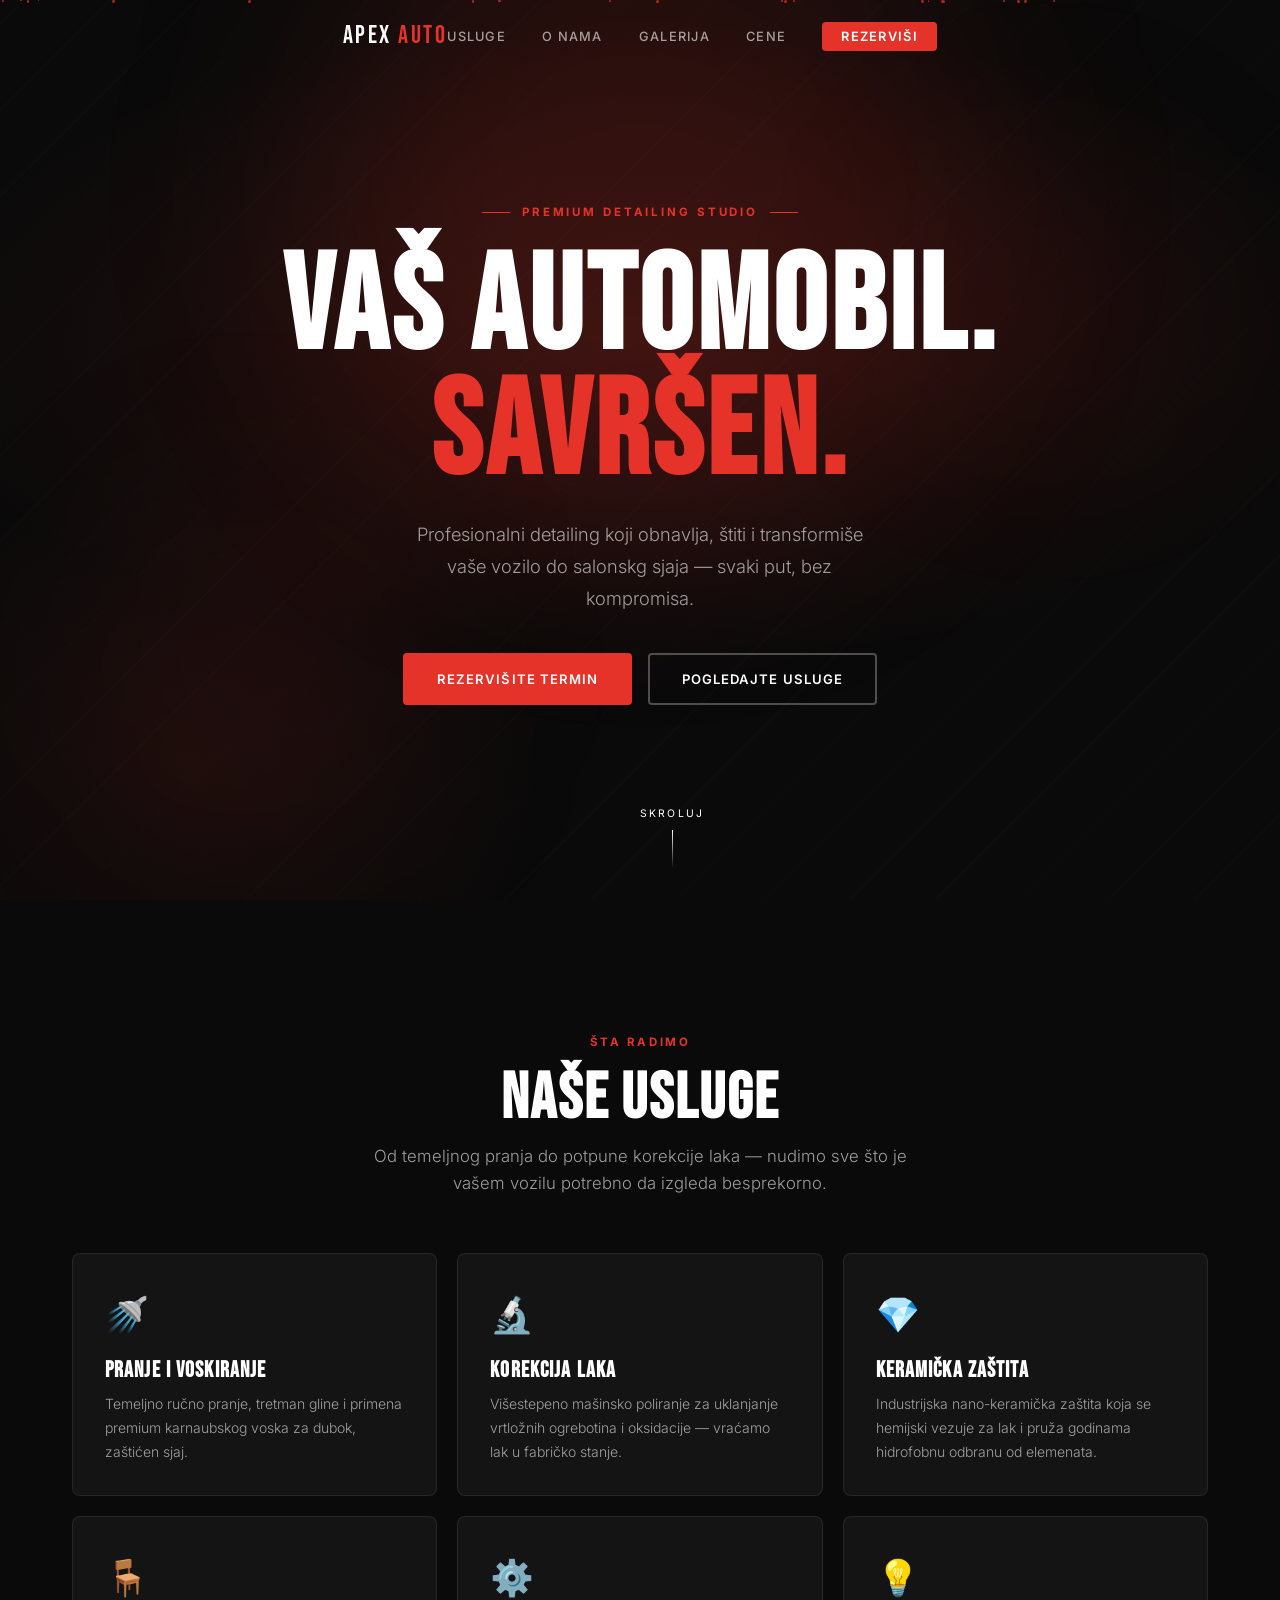
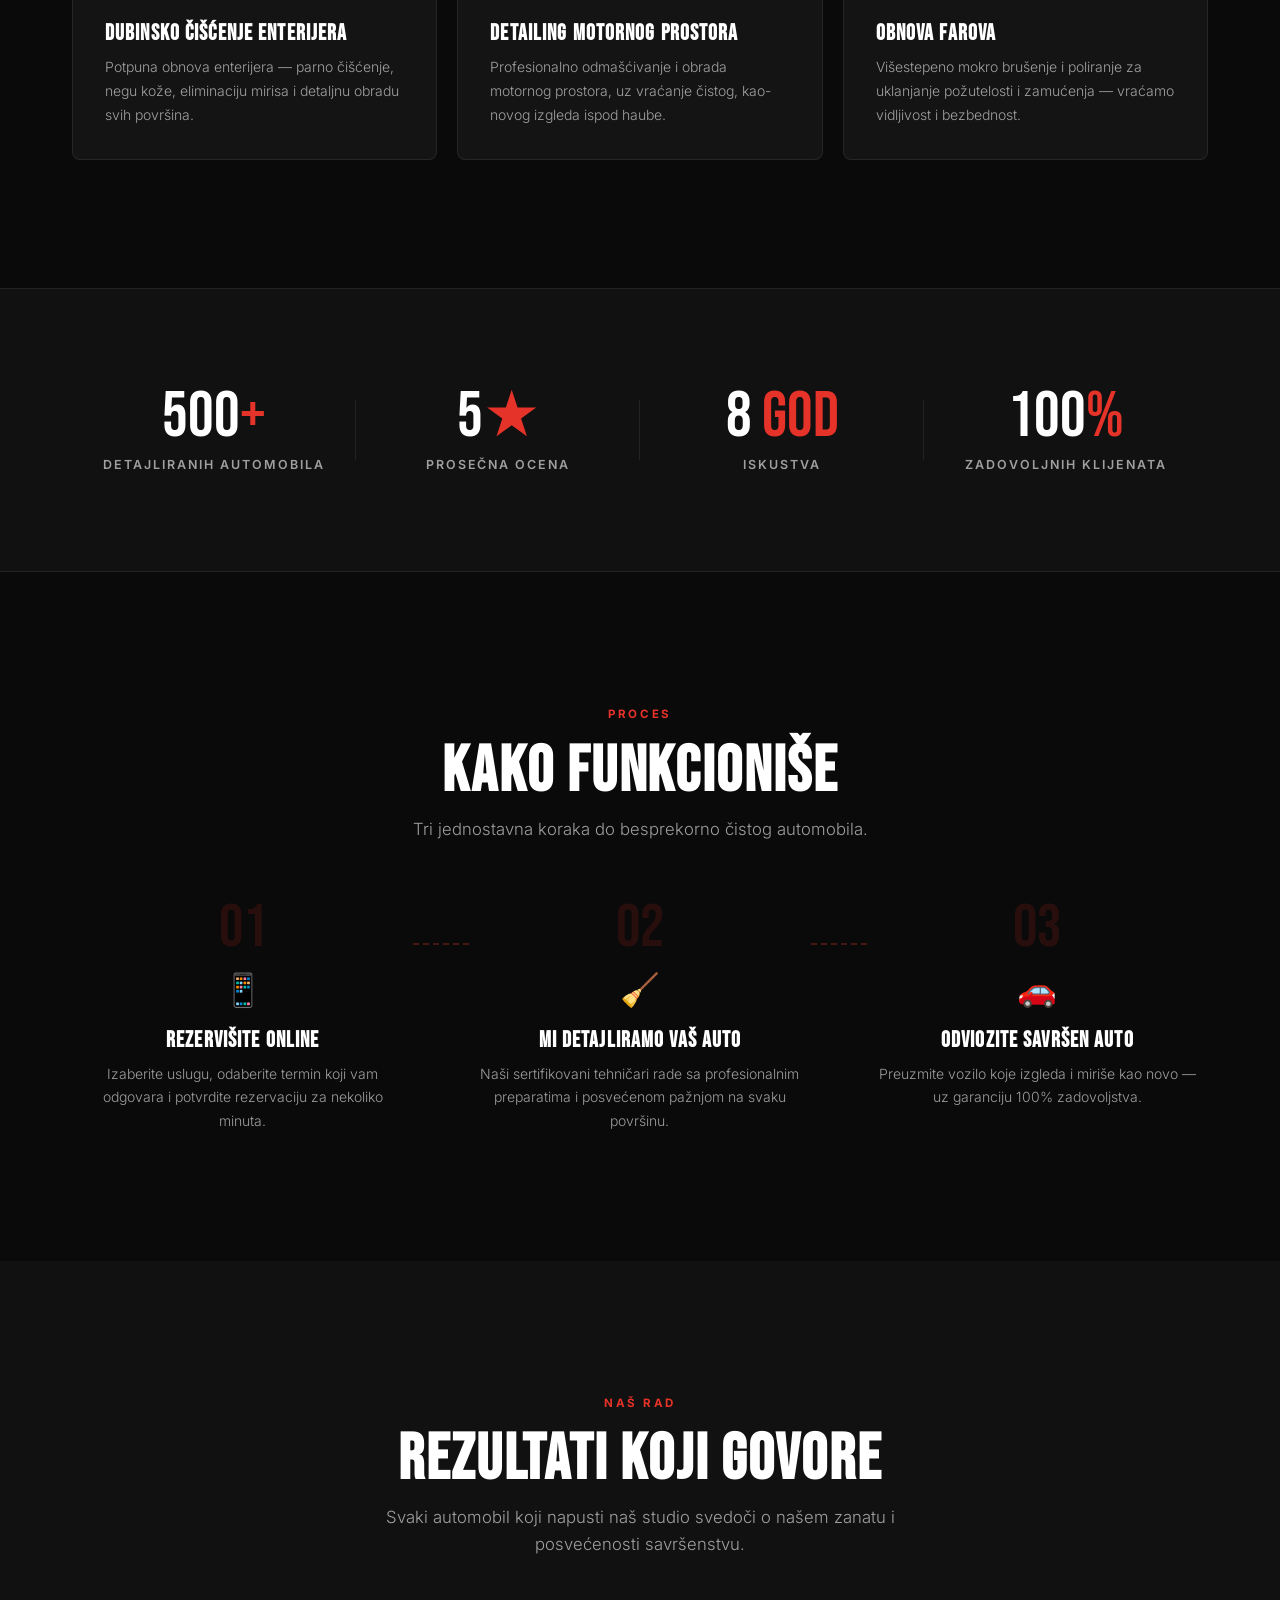
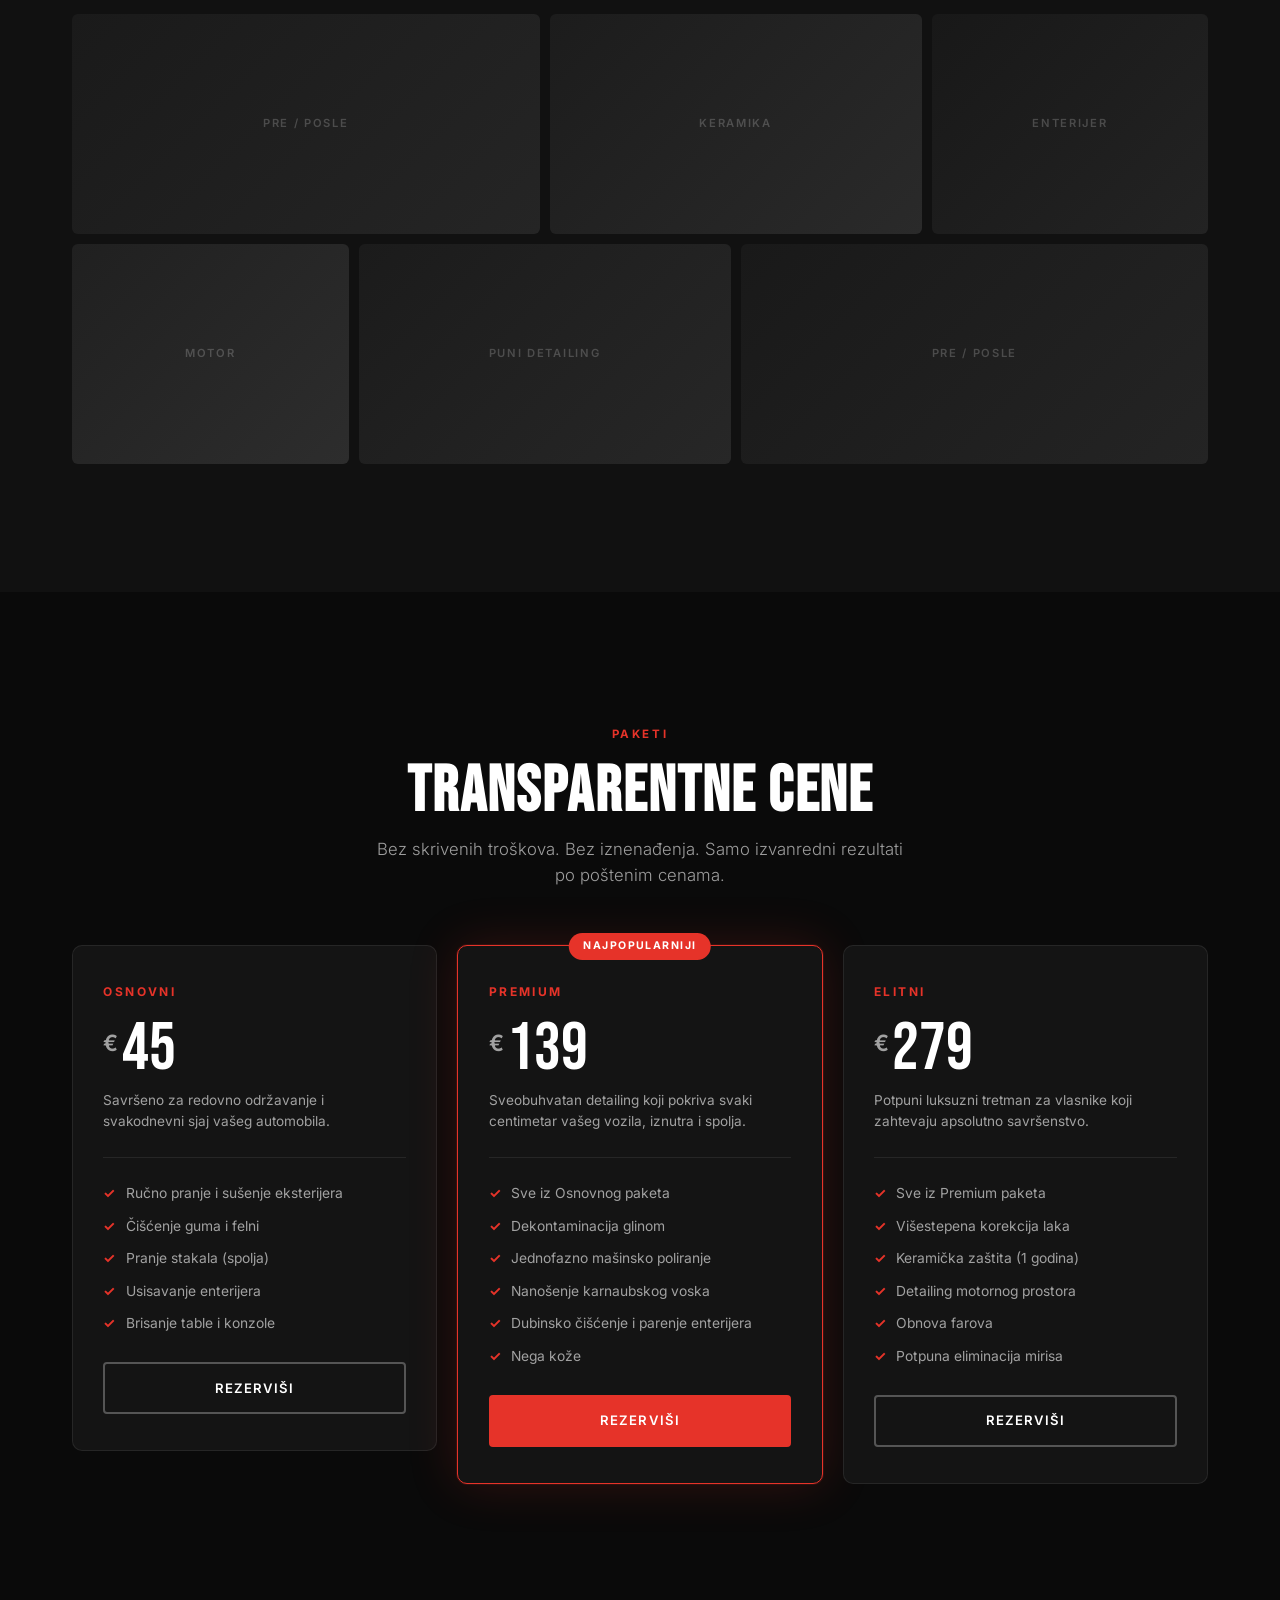
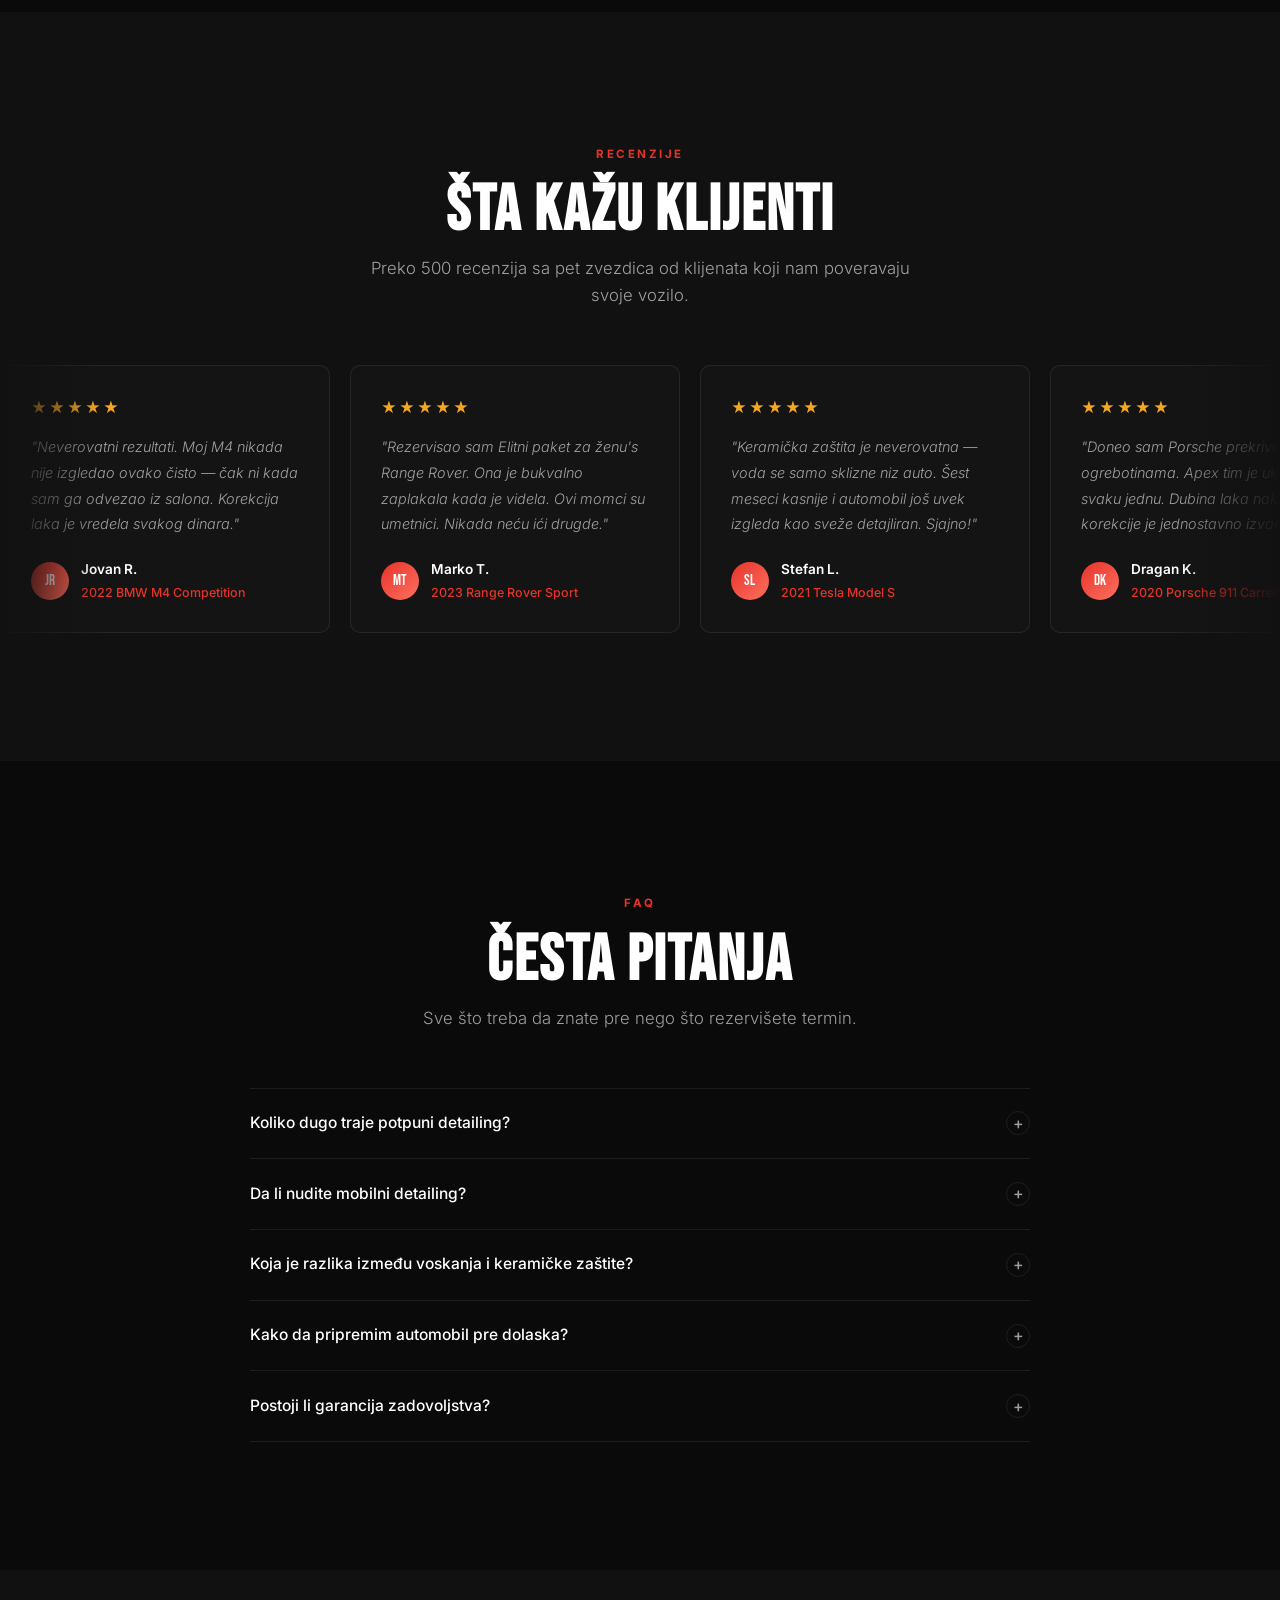
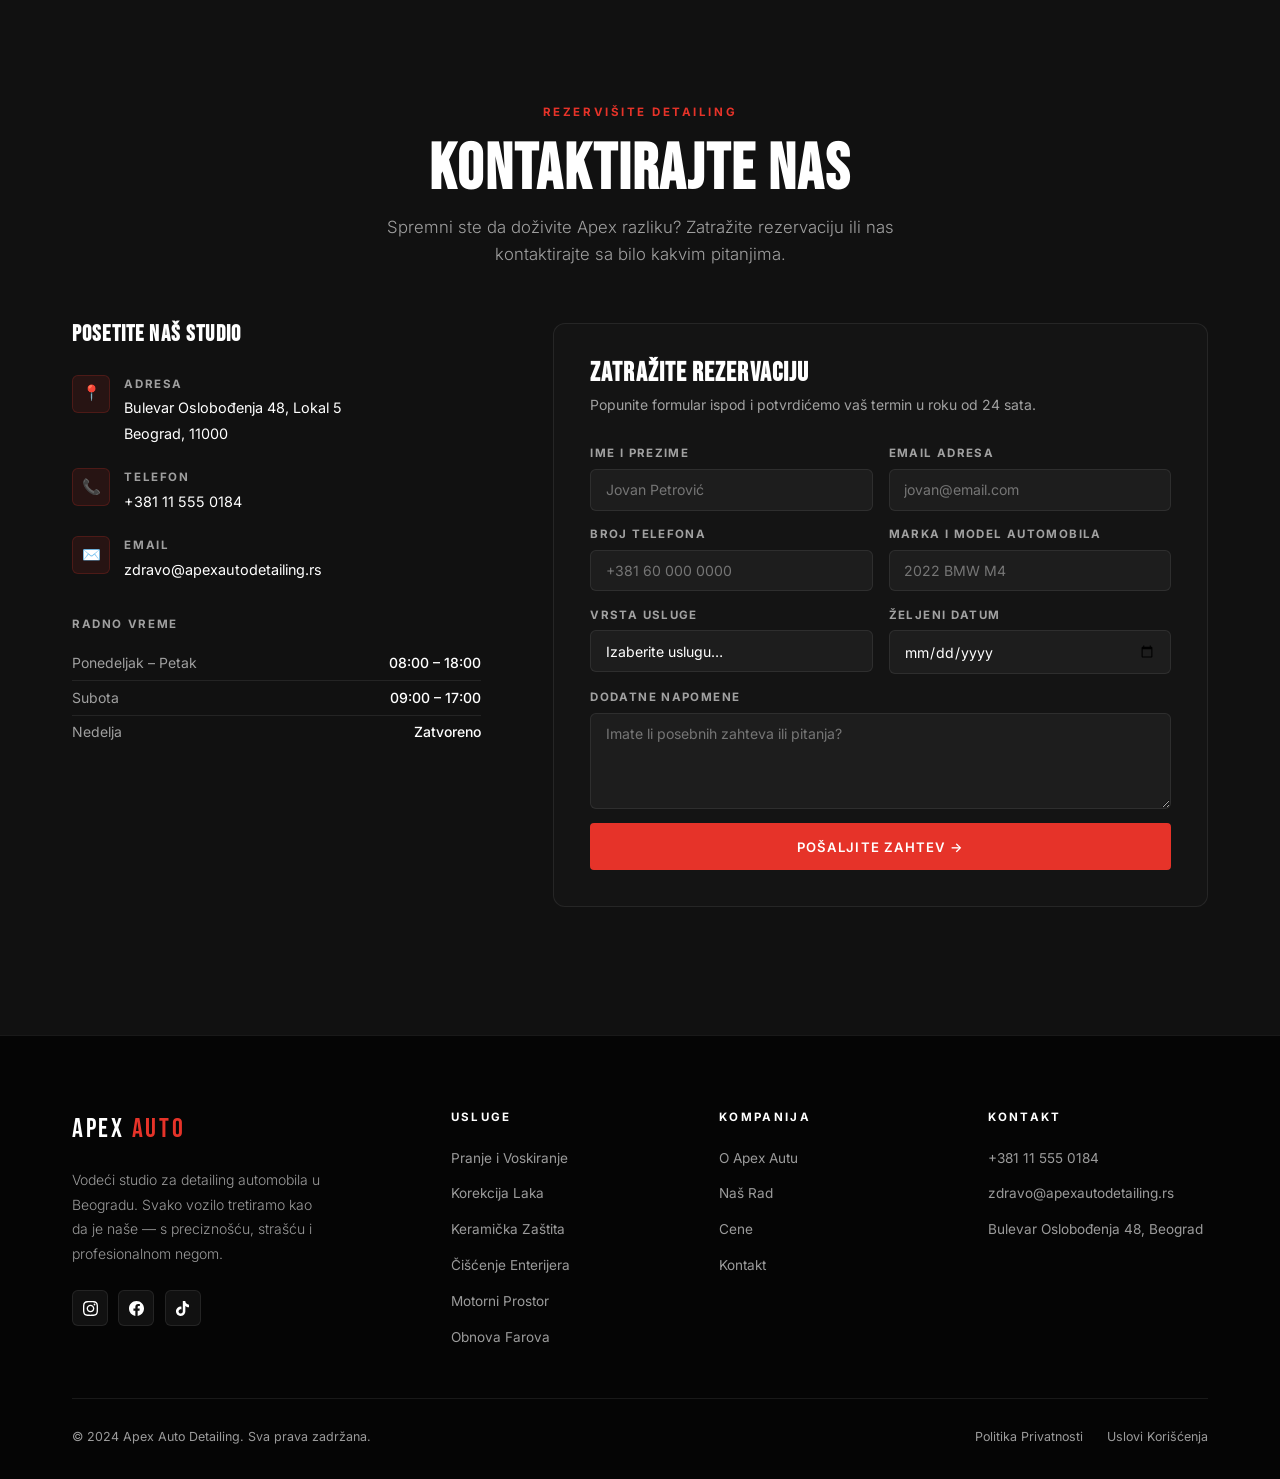
==== serbian/index.html @ 91ee01e5 "Add Serbian single-page site at /serbian/ Restores the Serbian-language Apex Auto Detailing site (se" ====
<!DOCTYPE html>
<html lang="sr">
<head>
  <meta charset="UTF-8">
  <meta name="viewport" content="width=device-width, initial-scale=1.0">
  <title>Apex Auto Detailing — Vaš Automobil. Savršen.</title>
  <link href="https://fonts.googleapis.com/css2?family=Bebas+Neue&family=Inter:wght@300;400;500;600;700&display=swap" rel="stylesheet">
  <style>
    /* ==============================
       VARIABLES & RESET
    ============================== */
    :root {
      --black:       #0a0a0a;
      --black-light: #111111;
      --black-card:  #141414;
      --red:         #e63329;
      --red-dark:    #c42820;
      --white:       #ffffff;
      --muted:       rgba(255,255,255,0.6);
      --border:      rgba(255,255,255,0.08);
      --nav-h:       72px;
      --max-w:       1200px;
    }
    *, *::before, *::after { margin:0; padding:0; box-sizing:border-box; }
    html { scroll-behavior:smooth; }
    body {
      background:var(--black);
      color:var(--white);
      font-family:'Inter',sans-serif;
      line-height:1.6;
      overflow-x:hidden;
    }
    h1,h2,h3,h4 {
      font-family:'Bebas Neue',sans-serif;
      letter-spacing:.03em;
      line-height:1;
    }
    a { color:inherit; text-decoration:none; }
    img { display:block; max-width:100%; }

    /* ==============================
       UTILITIES
    ============================== */
    .container { max-width:var(--max-w); margin:0 auto; padding:0 2rem; }

    .label {
      display:inline-block;
      font-size:.72rem; font-weight:700;
      letter-spacing:.22em; text-transform:uppercase;
      color:var(--red); margin-bottom:1rem;
    }
    .section-title { font-size:clamp(2.4rem,5vw,4rem); margin-bottom:.75rem; }
    .section-sub   { font-size:1.05rem; color:var(--muted); max-width:540px; font-weight:300; }

    .btn {
      display:inline-flex; align-items:center; gap:.4rem;
      padding:.85rem 2rem;
      font-family:'Inter',sans-serif; font-size:.82rem;
      font-weight:600; letter-spacing:.08em; text-transform:uppercase;
      border-radius:4px; border:2px solid transparent;
      cursor:pointer; transition:all .22s ease;
    }
    .btn-red  { background:var(--red); color:#fff; border-color:var(--red); }
    .btn-red:hover  { background:var(--red-dark); border-color:var(--red-dark); transform:translateY(-2px); box-shadow:0 8px 28px rgba(230,51,41,.4); }
    .btn-ghost { background:transparent; color:#fff; border-color:rgba(255,255,255,.28); }
    .btn-ghost:hover { border-color:#fff; transform:translateY(-2px); }
    .btn-full  { width:100%; justify-content:center; }

    /* scroll reveal */
    .reveal { opacity:0; transform:translateY(36px); transition:opacity .65s ease, transform .65s ease; }
    .reveal.in { opacity:1; transform:none; }
    .stagger > * { opacity:0; transform:translateY(28px); transition:opacity .55s ease, transform .55s ease; }
    .stagger.in > *:nth-child(1){opacity:1;transform:none;transition-delay:.08s}
    .stagger.in > *:nth-child(2){opacity:1;transform:none;transition-delay:.18s}
    .stagger.in > *:nth-child(3){opacity:1;transform:none;transition-delay:.28s}
    .stagger.in > *:nth-child(4){opacity:1;transform:none;transition-delay:.38s}
    .stagger.in > *:nth-child(5){opacity:1;transform:none;transition-delay:.48s}
    .stagger.in > *:nth-child(6){opacity:1;transform:none;transition-delay:.58s}

    /* ==============================
       NAV
    ============================== */
    .nav {
      position:fixed; top:0; left:0; right:0; z-index:1000;
      height:var(--nav-h);
      display:flex; align-items:center;
      transition:background .35s, backdrop-filter .35s, border-bottom .35s;
    }
    .nav.scrolled {
      background:rgba(10,10,10,.88);
      backdrop-filter:blur(18px);
      -webkit-backdrop-filter:blur(18px);
      border-bottom:1px solid var(--border);
    }
    .nav-inner { display:flex; align-items:center; justify-content:space-between; width:100%; }

    .logo {
      font-family:'Bebas Neue',sans-serif;
      font-size:1.55rem; letter-spacing:.1em;
    }
    .logo span { color:var(--red); }

    .nav-links { display:flex; align-items:center; gap:2.25rem; list-style:none; }
    .nav-links a {
      font-size:.8rem; font-weight:500;
      letter-spacing:.1em; text-transform:uppercase;
      color:var(--muted); position:relative;
      transition:color .2s;
    }
    .nav-links a::after {
      content:''; position:absolute; bottom:-3px; left:0;
      width:0; height:1px; background:var(--red);
      transition:width .28s;
    }
    .nav-links a:hover { color:#fff; }
    .nav-links a:hover::after { width:100%; }
    .nav-links .cta-link {
      background:var(--red); color:#fff !important;
      padding:.45rem 1.2rem; border-radius:4px; font-weight:600;
      transition:background .2s, transform .2s !important;
    }
    .nav-links .cta-link::after { display:none; }
    .nav-links .cta-link:hover { background:var(--red-dark) !important; transform:translateY(-1px); }

    /* hamburger */
    .burger { display:none; flex-direction:column; gap:5px; cursor:pointer; background:none; border:none; padding:4px; }
    .burger span { display:block; width:24px; height:2px; background:#fff; border-radius:2px; transition:transform .3s, opacity .3s; }
    .burger.open span:nth-child(1){ transform:translateY(7px) rotate(45deg); }
    .burger.open span:nth-child(2){ opacity:0; }
    .burger.open span:nth-child(3){ transform:translateY(-7px) rotate(-45deg); }

    /* mobile drawer */
    .mob-menu {
      display:none; position:fixed; top:var(--nav-h); left:0; right:0; z-index:999;
      background:rgba(10,10,10,.97); backdrop-filter:blur(20px);
      border-bottom:1px solid var(--border);
      flex-direction:column; overflow:hidden;
      max-height:0; transition:max-height .38s ease, padding .38s ease;
    }
    .mob-menu.open { max-height:380px; padding:1.25rem 2rem 1.75rem; }
    .mob-menu a {
      font-family:'Bebas Neue',sans-serif; font-size:1.45rem;
      letter-spacing:.08em; color:var(--muted);
      padding:.55rem 0; border-bottom:1px solid var(--border);
      transition:color .2s;
    }
    .mob-menu a:hover { color:var(--red); }

    /* ==============================
       HERO
    ============================== */
    .hero {
      position:relative; height:100vh; min-height:680px;
      display:flex; align-items:center; justify-content:center;
      text-align:center; overflow:hidden;
    }

    .hero-bg {
      position:absolute; inset:0;
      background:
        radial-gradient(ellipse 90% 55% at 50% 38%, rgba(230,51,41,.13) 0%, transparent 65%),
        radial-gradient(ellipse 50% 60% at 15% 85%, rgba(230,51,41,.06) 0%, transparent 55%),
        var(--black);
    }
    .hero-bg::before {
      content:''; position:absolute; inset:0;
      background:repeating-linear-gradient(
        -45deg, transparent, transparent 60px,
        rgba(255,255,255,.011) 60px, rgba(255,255,255,.011) 61px
      );
    }

    .orb {
      position:absolute; border-radius:50%;
      filter:blur(110px); pointer-events:none;
    }
    .orb-1 { width:640px; height:640px; background:rgba(230,51,41,.14);
              top:-120px; left:50%; transform:translateX(-50%);
              animation:orb1 7s ease-in-out infinite; }
    .orb-2 { width:320px; height:320px; background:rgba(230,51,41,.08);
              bottom:8%; left:8%; animation:orb2 9s ease-in-out infinite; }
    .orb-3 { width:260px; height:260px; background:rgba(230,51,41,.06);
              top:18%; right:8%; animation:orb3 8s ease-in-out infinite 1.5s; }

    @keyframes orb1 {
      0%,100%{ opacity:.6; transform:translateX(-50%) scale(1); }
      50%    { opacity:1;   transform:translateX(-50%) scale(1.12); }
    }
    @keyframes orb2 {
      0%,100%{ opacity:.5; transform:scale(1); }
      50%    { opacity:.9; transform:scale(1.18); }
    }
    @keyframes orb3 {
      0%,100%{ opacity:.5; transform:scale(1); }
      50%    { opacity:.9; transform:scale(1.12); }
    }

    .particles { position:absolute; inset:0; pointer-events:none; }
    .p-dot {
      position:absolute; border-radius:50%;
      background:rgba(230,51,41,.7);
      animation:pdot linear infinite;
    }
    @keyframes pdot {
      0%  { transform:translateY(105vh) translateX(0); opacity:0; }
      8%  { opacity:1; }
      92% { opacity:1; }
      100%{ transform:translateY(-8vh) translateX(var(--dx)); opacity:0; }
    }

    .hero-content { position:relative; z-index:1; max-width:920px; padding:0 2rem; }

    .hero-eyebrow {
      display:inline-flex; align-items:center; gap:.75rem;
      font-size:.72rem; font-weight:700; letter-spacing:.25em;
      text-transform:uppercase; color:var(--red); margin-bottom:1.5rem;
      animation:fadeUp .8s ease forwards;
    }
    .hero-eyebrow::before,.hero-eyebrow::after {
      content:''; width:28px; height:1px; background:var(--red);
    }

    .hero-h1 {
      font-size:clamp(3.8rem,10.5vw,9.5rem); line-height:.93;
      margin-bottom:1.4rem;
      animation:fadeUp .8s ease .14s both;
    }
    .hero-h1 em { font-style:normal; color:var(--red); }

    .hero-sub {
      font-size:clamp(.95rem,1.8vw,1.15rem); color:var(--muted);
      font-weight:300; max-width:480px; margin:0 auto 2.4rem;
      line-height:1.75;
      animation:fadeUp .8s ease .28s both;
    }

    .hero-ctas {
      display:flex; align-items:center; justify-content:center;
      gap:1rem; flex-wrap:wrap;
      animation:fadeUp .8s ease .42s both;
    }

    @keyframes fadeUp {
      from { opacity:0; transform:translateY(18px); }
      to   { opacity:1; transform:none; }
    }

    .scroll-hint {
      position:absolute; bottom:2rem; left:50%; transform:translateX(-50%);
      z-index:1; display:flex; flex-direction:column; align-items:center; gap:.45rem;
      opacity:.45; animation:fadeUp 1s ease 1.1s both;
    }
    .scroll-hint span { font-size:.65rem; letter-spacing:.22em; text-transform:uppercase; }
    .scroll-line { width:1px; height:38px;
      background:linear-gradient(to bottom,#fff,transparent);
      animation:lineAnim 1.6s ease-in-out infinite; }
    @keyframes lineAnim {
      0%  { transform:scaleY(0); transform-origin:top; }
      49% { transform:scaleY(1); transform-origin:top; }
      50% { transform-origin:bottom; }
      100%{ transform:scaleY(0); transform-origin:bottom; }
    }

    /* ==============================
       SERVICES
    ============================== */
    .services { padding:8rem 0; background:var(--black); }
    .sec-head  { text-align:center; margin-bottom:3.5rem; }

    .svc-grid {
      display:grid; grid-template-columns:repeat(3,1fr); gap:1.25rem;
    }
    .svc-card {
      background:var(--black-card); border:1px solid var(--border);
      border-radius:8px; padding:2rem;
      transition:transform .28s, border-color .28s, box-shadow .28s;
    }
    .svc-card:hover {
      transform:translateY(-6px);
      border-color:var(--red);
      box-shadow:0 14px 44px rgba(230,51,41,.12), 0 0 0 1px rgba(230,51,41,.18);
    }
    .svc-icon  { font-size:2.2rem; display:block; margin-bottom:1.1rem; }
    .svc-title { font-size:1.4rem; letter-spacing:.05em; margin-bottom:.6rem; }
    .svc-desc  { font-size:.875rem; color:var(--muted); line-height:1.7; font-weight:300; }

    /* ==============================
       STATS
    ============================== */
    .stats {
      padding:4.5rem 0; background:var(--black-light);
      border-top:1px solid var(--border); border-bottom:1px solid var(--border);
    }
    .stats-grid {
      display:grid; grid-template-columns:repeat(4,1fr); gap:0; text-align:center;
    }
    .stat-item { padding:1.5rem 1rem; position:relative; }
    .stat-item:not(:last-child)::after {
      content:''; position:absolute; right:0; top:50%; transform:translateY(-50%);
      width:1px; height:60px; background:var(--border);
    }
    .stat-num {
      font-family:'Bebas Neue',sans-serif;
      font-size:clamp(2.8rem,5vw,4.2rem);
      line-height:1; margin-bottom:.4rem;
    }
    .stat-num .suffix { color:var(--red); }
    .stat-lbl { font-size:.78rem; font-weight:600; letter-spacing:.16em; text-transform:uppercase; color:var(--muted); }

    /* ==============================
       PROCESS
    ============================== */
    .process { padding:8rem 0; background:var(--black); }
    .steps {
      display:grid; grid-template-columns:1fr auto 1fr auto 1fr;
      align-items:start; margin-top:3.5rem;
    }
    .step { text-align:center; padding:0 .5rem; }
    .step-num { font-family:'Bebas Neue',sans-serif; font-size:3.8rem; color:rgba(230,51,41,.14); line-height:1; margin-bottom:.3rem; }
    .step-ico  { font-size:2rem; display:block; margin-bottom:.9rem; }
    .step-title{ font-size:1.4rem; letter-spacing:.05em; margin-bottom:.6rem; }
    .step-desc { font-size:.875rem; color:var(--muted); font-weight:300; line-height:1.7; }
    .connector { display:flex; align-items:center; padding-top:2.8rem; }
    .connector::after {
      content:''; display:block; width:56px;
      border-top:2px dashed rgba(230,51,41,.28);
    }

    /* ==============================
       GALLERY
    ============================== */
    .gallery { padding:8rem 0; background:var(--black-light); }
    .gal-grid {
      display:grid;
      grid-template-columns:repeat(12,1fr);
      grid-template-rows:repeat(2,220px);
      gap:10px; margin-top:2.5rem;
    }
    .gal-grid .gi:nth-child(1){ grid-column:span 5; }
    .gal-grid .gi:nth-child(2){ grid-column:span 4; }
    .gal-grid .gi:nth-child(3){ grid-column:span 3; }
    .gal-grid .gi:nth-child(4){ grid-column:span 3; }
    .gal-grid .gi:nth-child(5){ grid-column:span 4; }
    .gal-grid .gi:nth-child(6){ grid-column:span 5; }

    .gi { position:relative; overflow:hidden; border-radius:6px; cursor:pointer; }
    .gi-bg {
      width:100%; height:100%;
      display:flex; align-items:center; justify-content:center;
      font-size:.7rem; font-weight:600; letter-spacing:.15em; text-transform:uppercase;
      color:rgba(255,255,255,.2);
      transition:transform .5s ease;
    }
    .gi:nth-child(1) .gi-bg { background:linear-gradient(135deg,#1a1a1a,#252525); }
    .gi:nth-child(2) .gi-bg { background:linear-gradient(135deg,#1c1c1c,#2a2a2a); }
    .gi:nth-child(3) .gi-bg { background:linear-gradient(135deg,#181818,#232323); }
    .gi:nth-child(4) .gi-bg { background:linear-gradient(135deg,#202020,#2d2d2d); }
    .gi:nth-child(5) .gi-bg { background:linear-gradient(135deg,#1b1b1b,#272727); }
    .gi:nth-child(6) .gi-bg { background:linear-gradient(135deg,#191919,#242424); }

    .gi-over {
      position:absolute; inset:0;
      display:flex; flex-direction:column; align-items:center; justify-content:center; gap:.5rem;
      background:rgba(230,51,41,0);
      transition:background .28s;
    }
    .gi:hover .gi-over { background:rgba(230,51,41,.68); }
    .gi:hover .gi-bg   { transform:scale(1.06); }

    .gi-zoom {
      width:38px; height:38px; border:2px solid rgba(255,255,255,.9);
      border-radius:50%; display:flex; align-items:center; justify-content:center;
      opacity:0; transform:scale(.75); transition:opacity .25s, transform .25s;
    }
    .gi-zoom svg { width:14px; height:14px; }
    .gi:hover .gi-zoom { opacity:1; transform:scale(1); }

    .gi-lbl {
      font-size:.65rem; font-weight:700; letter-spacing:.18em; text-transform:uppercase;
      opacity:0; transition:opacity .25s; color:#fff;
    }
    .gi:hover .gi-lbl { opacity:1; }

    /* ==============================
       PRICING
    ============================== */
    .pricing { padding:8rem 0; background:var(--black); }
    .price-grid {
      display:grid; grid-template-columns:repeat(3,1fr); gap:1.25rem;
      margin-top:3rem; align-items:start;
    }
    .price-card {
      background:var(--black-card); border:1px solid var(--border);
      border-radius:10px; padding:2.25rem 1.9rem;
      position:relative; transition:transform .28s;
    }
    .price-card:hover { transform:translateY(-4px); }
    .price-card.featured {
      border-color:var(--red);
      box-shadow:0 0 50px rgba(230,51,41,.18), 0 0 0 1px rgba(230,51,41,.12);
      transform:translateY(-10px);
    }
    .price-card.featured:hover { transform:translateY(-14px); }
    .badge {
      position:absolute; top:-13px; left:50%; transform:translateX(-50%);
      background:var(--red); color:#fff;
      font-size:.66rem; font-weight:700; letter-spacing:.14em;
      text-transform:uppercase; padding:.3rem .9rem; border-radius:20px; white-space:nowrap;
    }
    .tier { font-size:.75rem; font-weight:700; letter-spacing:.2em; text-transform:uppercase; color:var(--red); margin-bottom:.9rem; }
    .price-row { display:flex; align-items:flex-start; gap:.2rem; margin-bottom:.4rem; }
    .p-sign  { font-size:1.4rem; font-weight:600; color:var(--muted); margin-top:.55rem; }
    .p-val   { font-family:'Bebas Neue',sans-serif; font-size:4.2rem; line-height:1; }
    .p-desc  { font-size:.85rem; color:var(--muted); padding-bottom:1.5rem; margin-bottom:1.5rem; border-bottom:1px solid var(--border); }
    .p-feats { list-style:none; margin-bottom:1.75rem; display:flex; flex-direction:column; gap:.65rem; }
    .p-feats li { display:flex; gap:.65rem; font-size:.865rem; color:var(--muted); align-items:flex-start; }
    .p-feats li::before { content:'✓'; color:var(--red); font-weight:700; flex-shrink:0; }

    /* ==============================
       TESTIMONIALS
    ============================== */
    .testi { padding:8rem 0; background:var(--black-light); overflow:hidden; }
    .track-wrap {
      overflow:hidden; margin-top:2.75rem; position:relative;
    }
    .track-wrap::before,.track-wrap::after {
      content:''; position:absolute; top:0; bottom:0; width:100px; z-index:2; pointer-events:none;
    }
    .track-wrap::before { left:0;  background:linear-gradient(to right,var(--black-light),transparent); }
    .track-wrap::after  { right:0; background:linear-gradient(to left, var(--black-light),transparent); }

    .track {
      display:flex; gap:1.25rem; width:max-content;
      animation:slide 32s linear infinite;
    }
    .track:hover { animation-play-state:paused; }
    @keyframes slide { from{ transform:translateX(0); } to{ transform:translateX(-50%); } }

    .t-card {
      background:var(--black-card); border:1px solid var(--border);
      border-radius:10px; padding:1.85rem; width:330px; flex-shrink:0;
    }
    .stars { color:#f5a623; font-size:.95rem; letter-spacing:2px; margin-bottom:.9rem; }
    .t-quote {
      font-size:.9rem; color:var(--muted); font-style:italic;
      font-weight:300; line-height:1.78; margin-bottom:1.4rem;
    }
    .t-author { display:flex; align-items:center; gap:.75rem; }
    .avatar {
      width:38px; height:38px; border-radius:50%; flex-shrink:0;
      background:linear-gradient(135deg,var(--red),#ff7060);
      display:flex; align-items:center; justify-content:center;
      font-family:'Bebas Neue',sans-serif; font-size:.95rem;
    }
    .a-name { font-weight:600; font-size:.85rem; }
    .a-car  { font-size:.78rem; color:var(--red); font-weight:500; margin-top:.1rem; }

    /* ==============================
       FAQ
    ============================== */
    .faq { padding:8rem 0; background:var(--black); }
    .faq-list { max-width:780px; margin:3rem auto 0; }
    .faq-item { border-bottom:1px solid var(--border); }
    .faq-item:first-child { border-top:1px solid var(--border); }
    .faq-q {
      display:flex; align-items:center; justify-content:space-between; gap:1rem;
      padding:1.4rem 0; cursor:pointer;
      font-size:.975rem; font-weight:500; color:var(--white);
      transition:color .2s; user-select:none;
    }
    .faq-q:hover { color:var(--red); }
    .faq-icon {
      width:24px; height:24px; flex-shrink:0;
      border:1px solid var(--border); border-radius:50%;
      display:flex; align-items:center; justify-content:center;
      font-size:1rem; color:var(--muted);
      transition:background .28s, border-color .28s, transform .28s, color .28s;
    }
    .faq-item.open .faq-icon {
      background:var(--red); border-color:var(--red);
      transform:rotate(45deg); color:#fff;
    }
    .faq-a { max-height:0; overflow:hidden; transition:max-height .38s ease; }
    .faq-item.open .faq-a { max-height:280px; }
    .faq-a-inner { padding:0 0 1.4rem; font-size:.915rem; color:var(--muted); line-height:1.78; font-weight:300; }

    /* ==============================
       CONTACT
    ============================== */
    .contact { padding:8rem 0; background:var(--black-light); }
    .contact-grid {
      display:grid; grid-template-columns:1fr 1.6fr; gap:4.5rem;
      margin-top:3rem; align-items:start;
    }
    .info-title { font-size:1.45rem; letter-spacing:.05em; margin-bottom:1.75rem; }
    .info-items { display:flex; flex-direction:column; gap:1.35rem; margin-bottom:2rem; }
    .info-item { display:flex; align-items:flex-start; gap:.9rem; }
    .info-ico {
      width:38px; height:38px; flex-shrink:0;
      background:rgba(230,51,41,.1); border:1px solid rgba(230,51,41,.2);
      border-radius:6px; display:flex; align-items:center; justify-content:center;
      font-size:.95rem;
    }
    .info-text strong { display:block; font-size:.72rem; font-weight:700; letter-spacing:.14em; text-transform:uppercase; color:var(--muted); margin-bottom:.15rem; }
    .info-text span   { font-size:.9rem; }
    .hours { margin-top:2rem; }
    .hours-title { font-size:.72rem; font-weight:700; letter-spacing:.14em; text-transform:uppercase; color:var(--muted); margin-bottom:.85rem; }
    .hours-row { display:flex; justify-content:space-between; padding:.35rem 0; border-bottom:1px solid var(--border); font-size:.875rem; }
    .hours-row:last-child { border-bottom:none; }
    .hours-day  { color:var(--muted); }
    .hours-time { color:var(--white); font-weight:500; }

    .form-wrap { background:var(--black-card); border:1px solid var(--border); border-radius:12px; padding:2.25rem; }
    .form-head  { font-size:1.7rem; letter-spacing:.04em; margin-bottom:.4rem; }
    .form-sub   { font-size:.875rem; color:var(--muted); margin-bottom:1.75rem; }
    .f-row { display:grid; grid-template-columns:1fr 1fr; gap:1rem; }
    .f-group { display:flex; flex-direction:column; gap:.4rem; margin-bottom:.9rem; }
    .f-group label { font-size:.72rem; font-weight:700; letter-spacing:.12em; text-transform:uppercase; color:var(--muted); }
    .f-group input, .f-group select, .f-group textarea {
      background:rgba(255,255,255,.04); border:1px solid var(--border);
      border-radius:6px; padding:.7rem .9rem;
      color:#fff; font-family:'Inter',sans-serif; font-size:.88rem;
      outline:none; transition:border-color .2s, background .2s;
      -webkit-appearance:none;
    }
    .f-group input:focus,.f-group select:focus,.f-group textarea:focus {
      border-color:var(--red); background:rgba(230,51,41,.04);
    }
    .f-group select option { background:#1a1a1a; }
    .f-group textarea { resize:vertical; min-height:96px; }

    .success-msg {
      display:none; background:rgba(34,197,94,.1); border:1px solid rgba(34,197,94,.28);
      border-radius:8px; padding:1.1rem; text-align:center;
      color:#22c55e; font-weight:500; font-size:.9rem; margin-top:1rem;
    }
    .success-msg.show { display:block; animation:fadeUp .4s ease forwards; }

    /* ==============================
       FOOTER
    ============================== */
    .footer { background:#050505; border-top:1px solid var(--border); padding:4.5rem 0 2rem; }
    .foot-grid {
      display:grid; grid-template-columns:1.5fr 1fr 1fr 1fr; gap:3rem; margin-bottom:3rem;
    }
    .foot-brand p { font-size:.875rem; color:var(--muted); font-weight:300; line-height:1.75; margin-top:1rem; max-width:250px; }
    .socials { display:flex; gap:.65rem; margin-top:1.5rem; }
    .soc {
      width:36px; height:36px; background:rgba(255,255,255,.05);
      border:1px solid var(--border); border-radius:6px;
      display:flex; align-items:center; justify-content:center;
      transition:background .2s, border-color .2s, transform .2s; cursor:pointer;
    }
    .soc:hover { background:var(--red); border-color:var(--red); transform:translateY(-2px); }
    .soc svg { width:15px; height:15px; fill:#fff; }

    .foot-col-title { font-size:.72rem; font-weight:700; letter-spacing:.2em; text-transform:uppercase; color:#fff; margin-bottom:1.1rem; }
    .foot-links { list-style:none; display:flex; flex-direction:column; gap:.65rem; }
    .foot-links a { font-size:.85rem; color:var(--muted); transition:color .2s; }
    .foot-links a:hover { color:var(--red); }

    .foot-bottom {
      border-top:1px solid var(--border); padding-top:1.75rem;
      display:flex; align-items:center; justify-content:space-between;
    }
    .foot-copy  { font-size:.78rem; color:var(--muted); }
    .foot-legal { display:flex; gap:1.5rem; }
    .foot-legal a { font-size:.78rem; color:var(--muted); transition:color .2s; }
    .foot-legal a:hover { color:#fff; }

    /* ==============================
       RESPONSIVE
    ============================== */
    @media(max-width:1024px){
      .svc-grid   { grid-template-columns:repeat(2,1fr); }
      .stats-grid { grid-template-columns:repeat(2,1fr); }
      .stat-item:nth-child(2)::after,.stat-item:nth-child(4)::after { display:none; }
      .steps      { grid-template-columns:1fr; gap:2.5rem; }
      .connector  { display:none; }
      .gal-grid   { grid-template-columns:repeat(2,1fr); grid-template-rows:auto; }
      .gal-grid .gi:nth-child(n) { grid-column:span 1; }
      .price-grid  { grid-template-columns:1fr; max-width:400px; margin-inline:auto; }
      .price-card.featured { transform:none; }
      .price-card.featured:hover { transform:translateY(-4px); }
      .contact-grid{ grid-template-columns:1fr; gap:3rem; }
      .foot-grid   { grid-template-columns:1fr 1fr; gap:2rem; }
    }
    @media(max-width:768px){
      .nav-links { display:none; }
      .burger    { display:flex; }
      .mob-menu  { display:flex; }
      .svc-grid  { grid-template-columns:1fr; }
      .gal-grid  { grid-template-columns:1fr; grid-template-rows:auto; height:auto; }
      .gal-grid .gi { height:180px; }
      .f-row     { grid-template-columns:1fr; }
      .foot-grid { grid-template-columns:1fr; }
      .foot-bottom{ flex-direction:column; gap:1rem; text-align:center; }
    }
    @media(max-width:480px){
      .hero-ctas { flex-direction:column; width:100%; }
      .hero-ctas .btn { width:100%; }
      .stats-grid { grid-template-columns:1fr 1fr; }
    }
  </style>
</head>
<body>

<!-- ==============================
     NAV
============================== -->
<nav class="nav" id="nav">
  <div class="container">
    <div class="nav-inner">
      <a href="#" class="logo">APEX <span>AUTO</span></a>
      <ul class="nav-links">
        <li><a href="#services">Usluge</a></li>
        <li><a href="#about">O Nama</a></li>
        <li><a href="#gallery">Galerija</a></li>
        <li><a href="#pricing">Cene</a></li>
        <li><a href="#contact" class="cta-link">Rezerviši</a></li>
      </ul>
      <button class="burger" id="burger" aria-label="Otvori meni">
        <span></span><span></span><span></span>
      </button>
    </div>
  </div>
</nav>
<div class="mob-menu" id="mobMenu">
  <a href="#services">Usluge</a>
  <a href="#about">O Nama</a>
  <a href="#gallery">Galerija</a>
  <a href="#pricing">Cene</a>
  <a href="#contact">Rezerviši</a>
</div>

<!-- ==============================
     HERO
============================== -->
<section class="hero" id="home">
  <div class="hero-bg"></div>
  <div class="orb orb-1"></div>
  <div class="orb orb-2"></div>
  <div class="orb orb-3"></div>
  <div class="particles" id="pts"></div>

  <div class="hero-content">
    <div class="hero-eyebrow">Premium Detailing Studio</div>
    <h1 class="hero-h1">Vaš Automobil.<br><em>Savršen.</em></h1>
    <p class="hero-sub">
      Profesionalni detailing koji obnavlja, štiti i transformiše vaše vozilo
      do salonskg sjaja — svaki put, bez kompromisa.
    </p>
    <div class="hero-ctas">
      <a href="#contact" class="btn btn-red">Rezervišite Termin</a>
      <a href="#services" class="btn btn-ghost">Pogledajte Usluge</a>
    </div>
  </div>

  <div class="scroll-hint">
    <span>Skroluj</span>
    <div class="scroll-line"></div>
  </div>
</section>

<!-- ==============================
     SERVICES
============================== -->
<section class="services" id="services">
  <div class="container">
    <div class="sec-head reveal">
      <span class="label">Šta Radimo</span>
      <h2 class="section-title">Naše Usluge</h2>
      <p class="section-sub" style="margin:0 auto">Od temeljnog pranja do potpune korekcije laka — nudimo sve što je vašem vozilu potrebno da izgleda besprekorno.</p>
    </div>
    <div class="svc-grid stagger">
      <div class="svc-card">
        <span class="svc-icon">🚿</span>
        <h3 class="svc-title">Pranje i Voskiranje</h3>
        <p class="svc-desc">Temeljno ručno pranje, tretman gline i primena premium karnaubskog voska za dubok, zaštićen sjaj.</p>
      </div>
      <div class="svc-card">
        <span class="svc-icon">🔬</span>
        <h3 class="svc-title">Korekcija Laka</h3>
        <p class="svc-desc">Višestepeno mašinsko poliranje za uklanjanje vrtložnih ogrebotina i oksidacije — vraćamo lak u fabričko stanje.</p>
      </div>
      <div class="svc-card">
        <span class="svc-icon">💎</span>
        <h3 class="svc-title">Keramička Zaštita</h3>
        <p class="svc-desc">Industrijska nano-keramička zaštita koja se hemijski vezuje za lak i pruža godinama hidrofobnu odbranu od elemenata.</p>
      </div>
      <div class="svc-card">
        <span class="svc-icon">🪑</span>
        <h3 class="svc-title">Dubinsko Čišćenje Enterijera</h3>
        <p class="svc-desc">Potpuna obnova enterijera — parno čišćenje, negu kože, eliminaciju mirisa i detaljnu obradu svih površina.</p>
      </div>
      <div class="svc-card">
        <span class="svc-icon">⚙️</span>
        <h3 class="svc-title">Detailing Motornog Prostora</h3>
        <p class="svc-desc">Profesionalno odmašćivanje i obrada motornog prostora, uz vraćanje čistog, kao-novog izgleda ispod haube.</p>
      </div>
      <div class="svc-card">
        <span class="svc-icon">💡</span>
        <h3 class="svc-title">Obnova Farova</h3>
        <p class="svc-desc">Višestepeno mokro brušenje i poliranje za uklanjanje požutelosti i zamućenja — vraćamo vidljivost i bezbednost.</p>
      </div>
    </div>
  </div>
</section>

<!-- ==============================
     STATS
============================== -->
<section class="stats" id="about">
  <div class="container">
    <div class="stats-grid stagger">
      <div class="stat-item">
        <div class="stat-num"><span class="count" data-target="500">0</span><span class="suffix">+</span></div>
        <div class="stat-lbl">Detajliranih Automobila</div>
      </div>
      <div class="stat-item">
        <div class="stat-num"><span class="count" data-target="5">0</span><span class="suffix">★</span></div>
        <div class="stat-lbl">Prosečna Ocena</div>
      </div>
      <div class="stat-item">
        <div class="stat-num"><span class="count" data-target="8">0</span><span class="suffix"> God</span></div>
        <div class="stat-lbl">Iskustva</div>
      </div>
      <div class="stat-item">
        <div class="stat-num"><span class="count" data-target="100">0</span><span class="suffix">%</span></div>
        <div class="stat-lbl">Zadovoljnih Klijenata</div>
      </div>
    </div>
  </div>
</section>

<!-- ==============================
     PROCESS
============================== -->
<section class="process">
  <div class="container">
    <div class="sec-head reveal">
      <span class="label">Proces</span>
      <h2 class="section-title">Kako Funkcioniše</h2>
      <p class="section-sub" style="margin:0 auto">Tri jednostavna koraka do besprekorno čistog automobila.</p>
    </div>
    <div class="steps stagger">
      <div class="step">
        <div class="step-num">01</div>
        <span class="step-ico">📱</span>
        <h3 class="step-title">Rezervišite Online</h3>
        <p class="step-desc">Izaberite uslugu, odaberite termin koji vam odgovara i potvrdite rezervaciju za nekoliko minuta.</p>
      </div>
      <div class="connector"></div>
      <div class="step">
        <div class="step-num">02</div>
        <span class="step-ico">🧹</span>
        <h3 class="step-title">Mi Detajliramo Vaš Auto</h3>
        <p class="step-desc">Naši sertifikovani tehničari rade sa profesionalnim preparatima i posvećenom pažnjom na svaku površinu.</p>
      </div>
      <div class="connector"></div>
      <div class="step">
        <div class="step-num">03</div>
        <span class="step-ico">🚗</span>
        <h3 class="step-title">Odviozite Savršen Auto</h3>
        <p class="step-desc">Preuzmite vozilo koje izgleda i miriše kao novo — uz garanciju 100% zadovoljstva.</p>
      </div>
    </div>
  </div>
</section>

<!-- ==============================
     GALLERY
============================== -->
<section class="gallery" id="gallery">
  <div class="container">
    <div class="sec-head reveal">
      <span class="label">Naš Rad</span>
      <h2 class="section-title">Rezultati Koji Govore</h2>
      <p class="section-sub" style="margin:0 auto">Svaki automobil koji napusti naš studio svedoči o našem zanatu i posvećenosti savršenstvu.</p>
    </div>
    <div class="gal-grid reveal">
      <div class="gi">
        <div class="gi-bg">Pre / Posle</div>
        <div class="gi-over">
          <div class="gi-zoom"><svg viewBox="0 0 24 24" fill="none" stroke="#fff" stroke-width="2.5"><circle cx="11" cy="11" r="8"/><path d="m21 21-4.35-4.35M11 8v6M8 11h6"/></svg></div>
          <span class="gi-lbl">Korekcija Laka</span>
        </div>
      </div>
      <div class="gi">
        <div class="gi-bg">Keramika</div>
        <div class="gi-over">
          <div class="gi-zoom"><svg viewBox="0 0 24 24" fill="none" stroke="#fff" stroke-width="2.5"><circle cx="11" cy="11" r="8"/><path d="m21 21-4.35-4.35M11 8v6M8 11h6"/></svg></div>
          <span class="gi-lbl">Keramička Zaštita</span>
        </div>
      </div>
      <div class="gi">
        <div class="gi-bg">Enterijer</div>
        <div class="gi-over">
          <div class="gi-zoom"><svg viewBox="0 0 24 24" fill="none" stroke="#fff" stroke-width="2.5"><circle cx="11" cy="11" r="8"/><path d="m21 21-4.35-4.35M11 8v6M8 11h6"/></svg></div>
          <span class="gi-lbl">Detailing Enterijera</span>
        </div>
      </div>
      <div class="gi">
        <div class="gi-bg">Motor</div>
        <div class="gi-over">
          <div class="gi-zoom"><svg viewBox="0 0 24 24" fill="none" stroke="#fff" stroke-width="2.5"><circle cx="11" cy="11" r="8"/><path d="m21 21-4.35-4.35M11 8v6M8 11h6"/></svg></div>
          <span class="gi-lbl">Motorni Prostor</span>
        </div>
      </div>
      <div class="gi">
        <div class="gi-bg">Puni Detailing</div>
        <div class="gi-over">
          <div class="gi-zoom"><svg viewBox="0 0 24 24" fill="none" stroke="#fff" stroke-width="2.5"><circle cx="11" cy="11" r="8"/><path d="m21 21-4.35-4.35M11 8v6M8 11h6"/></svg></div>
          <span class="gi-lbl">Premium Paket</span>
        </div>
      </div>
      <div class="gi">
        <div class="gi-bg">Pre / Posle</div>
        <div class="gi-over">
          <div class="gi-zoom"><svg viewBox="0 0 24 24" fill="none" stroke="#fff" stroke-width="2.5"><circle cx="11" cy="11" r="8"/><path d="m21 21-4.35-4.35M11 8v6M8 11h6"/></svg></div>
          <span class="gi-lbl">Obnova Farova</span>
        </div>
      </div>
    </div>
  </div>
</section>

<!-- ==============================
     PRICING
============================== -->
<section class="pricing" id="pricing">
  <div class="container">
    <div class="sec-head reveal">
      <span class="label">Paketi</span>
      <h2 class="section-title">Transparentne Cene</h2>
      <p class="section-sub" style="margin:0 auto">Bez skrivenih troškova. Bez iznenađenja. Samo izvanredni rezultati po poštenim cenama.</p>
    </div>
    <div class="price-grid stagger">

      <div class="price-card">
        <div class="tier">Osnovni</div>
        <div class="price-row"><span class="p-sign">€</span><span class="p-val">45</span></div>
        <p class="p-desc">Savršeno za redovno održavanje i svakodnevni sjaj vašeg automobila.</p>
        <ul class="p-feats">
          <li>Ručno pranje i sušenje eksterijera</li>
          <li>Čišćenje guma i felni</li>
          <li>Pranje stakala (spolja)</li>
          <li>Usisavanje enterijera</li>
          <li>Brisanje table i konzole</li>
        </ul>
        <a href="#contact" class="btn btn-ghost btn-full">Rezerviši</a>
      </div>

      <div class="price-card featured">
        <div class="badge">Najpopularniji</div>
        <div class="tier">Premium</div>
        <div class="price-row"><span class="p-sign">€</span><span class="p-val">139</span></div>
        <p class="p-desc">Sveobuhvatan detailing koji pokriva svaki centimetar vašeg vozila, iznutra i spolja.</p>
        <ul class="p-feats">
          <li>Sve iz Osnovnog paketa</li>
          <li>Dekontaminacija glinom</li>
          <li>Jednofazno mašinsko poliranje</li>
          <li>Nanošenje karnaubskog voska</li>
          <li>Dubinsko čišćenje i parenje enterijera</li>
          <li>Nega kože</li>
        </ul>
        <a href="#contact" class="btn btn-red btn-full">Rezerviši</a>
      </div>

      <div class="price-card">
        <div class="tier">Elitni</div>
        <div class="price-row"><span class="p-sign">€</span><span class="p-val">279</span></div>
        <p class="p-desc">Potpuni luksuzni tretman za vlasnike koji zahtevaju apsolutno savršenstvo.</p>
        <ul class="p-feats">
          <li>Sve iz Premium paketa</li>
          <li>Višestepena korekcija laka</li>
          <li>Keramička zaštita (1 godina)</li>
          <li>Detailing motornog prostora</li>
          <li>Obnova farova</li>
          <li>Potpuna eliminacija mirisa</li>
        </ul>
        <a href="#contact" class="btn btn-ghost btn-full">Rezerviši</a>
      </div>

    </div>
  </div>
</section>

<!-- ==============================
     TESTIMONIALS
============================== -->
<section class="testi">
  <div class="container">
    <div class="sec-head reveal">
      <span class="label">Recenzije</span>
      <h2 class="section-title">Šta Kažu Klijenti</h2>
      <p class="section-sub" style="margin:0 auto">Preko 500 recenzija sa pet zvezdica od klijenata koji nam poveravaju svoje vozilo.</p>
    </div>
  </div>
  <div class="track-wrap">
    <div class="track" id="track">
      <div class="t-card"><div class="stars">★★★★★</div><p class="t-quote">"Neverovatni rezultati. Moj M4 nikada nije izgledao ovako čisto — čak ni kada sam ga odvezao iz salona. Korekcija laka je vredela svakog dinara."</p><div class="t-author"><div class="avatar">JR</div><div><div class="a-name">Jovan R.</div><div class="a-car">2022 BMW M4 Competition</div></div></div></div>
      <div class="t-card"><div class="stars">★★★★★</div><p class="t-quote">"Rezervisao sam Elitni paket za ženu's Range Rover. Ona je bukvalno zaplakala kada je videla. Ovi momci su umetnici. Nikada neću ići drugde."</p><div class="t-author"><div class="avatar">MT</div><div><div class="a-name">Marko T.</div><div class="a-car">2023 Range Rover Sport</div></div></div></div>
      <div class="t-card"><div class="stars">★★★★★</div><p class="t-quote">"Keramička zaštita je neverovatna — voda se samo sklizne niz auto. Šest meseci kasnije i automobil još uvek izgleda kao sveže detajliran. Sjajno!"</p><div class="t-author"><div class="avatar">SL</div><div><div class="a-name">Stefan L.</div><div class="a-car">2021 Tesla Model S</div></div></div></div>
      <div class="t-card"><div class="stars">★★★★★</div><p class="t-quote">"Doneo sam Porsche prekriven sitnim ogrebotinama. Apex tim je uklonio svaku jednu. Dubina laka nakon korekcije je jednostavno izvanredna."</p><div class="t-author"><div class="avatar">DK</div><div><div class="a-name">Dragan K.</div><div class="a-car">2020 Porsche 911 Carrera S</div></div></div></div>
      <!-- Duplicate for seamless loop -->
      <div class="t-card"><div class="stars">★★★★★</div><p class="t-quote">"Neverovatni rezultati. Moj M4 nikada nije izgledao ovako čisto — čak ni kada sam ga odvezao iz salona. Korekcija laka je vredela svakog dinara."</p><div class="t-author"><div class="avatar">JR</div><div><div class="a-name">Jovan R.</div><div class="a-car">2022 BMW M4 Competition</div></div></div></div>
      <div class="t-card"><div class="stars">★★★★★</div><p class="t-quote">"Rezervisao sam Elitni paket za ženu's Range Rover. Ona je bukvalno zaplakala kada je videla. Ovi momci su umetnici. Nikada neću ići drugde."</p><div class="t-author"><div class="avatar">MT</div><div><div class="a-name">Marko T.</div><div class="a-car">2023 Range Rover Sport</div></div></div></div>
      <div class="t-card"><div class="stars">★★★★★</div><p class="t-quote">"Keramička zaštita je neverovatna — voda se samo sklizne niz auto. Šest meseci kasnije i automobil još uvek izgleda kao sveže detajliran. Sjajno!"</p><div class="t-author"><div class="avatar">SL</div><div><div class="a-name">Stefan L.</div><div class="a-car">2021 Tesla Model S</div></div></div></div>
      <div class="t-card"><div class="stars">★★★★★</div><p class="t-quote">"Doneo sam Porsche prekriven sitnim ogrebotinama. Apex tim je uklonio svaku jednu. Dubina laka nakon korekcije je jednostavno izvanredna."</p><div class="t-author"><div class="avatar">DK</div><div><div class="a-name">Dragan K.</div><div class="a-car">2020 Porsche 911 Carrera S</div></div></div></div>
    </div>
  </div>
</section>

<!-- ==============================
     FAQ
============================== -->
<section class="faq">
  <div class="container">
    <div class="sec-head reveal">
      <span class="label">FAQ</span>
      <h2 class="section-title">Česta Pitanja</h2>
      <p class="section-sub" style="margin:0 auto">Sve što treba da znate pre nego što rezervišete termin.</p>
    </div>
    <div class="faq-list reveal">

      <div class="faq-item">
        <div class="faq-q">Koliko dugo traje potpuni detailing?<div class="faq-icon">+</div></div>
        <div class="faq-a"><div class="faq-a-inner">Zavisi od paketa i stanja vozila. Osnovni detailing traje 1–2 sata, Premium 3–4 sata, a Elitni detailing sa korekcijom laka može trajati ceo dan (6–8 sati). Uvek ćemo vam dati tačnu procenu vremena pri rezervaciji.</div></div>
      </div>

      <div class="faq-item">
        <div class="faq-q">Da li nudite mobilni detailing?<div class="faq-icon">+</div></div>
        <div class="faq-a"><div class="faq-a-inner">Da — nudimo mobilni detailing za Osnovni i Premium paket u radijusu od 25 km od našeg studija. Mobilna usluga zahteva pristup vodi i struji na vašoj lokaciji. Može se naplatiti mala naknada za dolazak zavisno od udaljenosti.</div></div>
      </div>

      <div class="faq-item">
        <div class="faq-q">Koja je razlika između voskanja i keramičke zaštite?<div class="faq-icon">+</div></div>
        <div class="faq-a"><div class="faq-a-inner">Vosak je privremena zaštita površine koja traje 1–3 meseca i dodaje sjaj i hidrofobna svojstva. Keramička zaštita je polu-trajna nano-tehnološka zaštita koja se hemijski vezuje za lak, pružajući superiornu odbranu od UV zraka, hemikalija i vode tokom 1–5+ godina.</div></div>
      </div>

      <div class="faq-item">
        <div class="faq-q">Kako da pripremim automobil pre dolaska?<div class="faq-icon">+</div></div>
        <div class="faq-a"><div class="faq-a-inner">Jednostavno uklonite lične predmete iz enterijera i prepustite nam ostatak. Ne morate prethodno prati automobil — zapravo, preferiramo da to ne radite, jer neadekvatno pranje pre naše dekontaminacije može uneti dodatne ogrebotine.</div></div>
      </div>

      <div class="faq-item">
        <div class="faq-q">Postoji li garancija zadovoljstva?<div class="faq-icon">+</div></div>
        <div class="faq-a"><div class="faq-a-inner">Apsolutno. Stojimo iza svakog detailinga koji uradimo. Ako niste u potpunosti zadovoljni bilo kojim aspektom našeg rada, kontaktirajte nas u roku od 48 sati od termina i ponovo ćemo to srediti bez naplate. Savršenstvo vašeg automobila je naša reputacija.</div></div>
      </div>

    </div>
  </div>
</section>

<!-- ==============================
     CONTACT
============================== -->
<section class="contact" id="contact">
  <div class="container">
    <div class="sec-head reveal">
      <span class="label">Rezervišite Detailing</span>
      <h2 class="section-title">Kontaktirajte Nas</h2>
      <p class="section-sub" style="margin:0 auto">Spremni ste da doživite Apex razliku? Zatražite rezervaciju ili nas kontaktirajte sa bilo kakvim pitanjima.</p>
    </div>

    <div class="contact-grid reveal">

      <!-- Info -->
      <div>
        <h3 class="info-title">Posetite Naš Studio</h3>
        <div class="info-items">
          <div class="info-item">
            <div class="info-ico">📍</div>
            <div class="info-text">
              <strong>Adresa</strong>
              <span>Bulevar Oslobođenja 48, Lokal 5<br>Beograd, 11000</span>
            </div>
          </div>
          <div class="info-item">
            <div class="info-ico">📞</div>
            <div class="info-text">
              <strong>Telefon</strong>
              <span>+381 11 555 0184</span>
            </div>
          </div>
          <div class="info-item">
            <div class="info-ico">✉️</div>
            <div class="info-text">
              <strong>Email</strong>
              <span>zdravo@apexautodetailing.rs</span>
            </div>
          </div>
        </div>
        <div class="hours">
          <div class="hours-title">Radno Vreme</div>
          <div class="hours-row"><span class="hours-day">Ponedeljak – Petak</span><span class="hours-time">08:00 – 18:00</span></div>
          <div class="hours-row"><span class="hours-day">Subota</span><span class="hours-time">09:00 – 17:00</span></div>
          <div class="hours-row"><span class="hours-day">Nedelja</span><span class="hours-time">Zatvoreno</span></div>
        </div>
      </div>

      <!-- Form -->
      <div class="form-wrap">
        <h3 class="form-head">Zatražite Rezervaciju</h3>
        <p class="form-sub">Popunite formular ispod i potvrdićemo vaš termin u roku od 24 sata.</p>
        <form id="bookForm" novalidate>
          <div class="f-row">
            <div class="f-group"><label for="fname">Ime i Prezime</label><input type="text" id="fname" placeholder="Jovan Petrović" required></div>
            <div class="f-group"><label for="femail">Email Adresa</label><input type="email" id="femail" placeholder="jovan@email.com" required></div>
          </div>
          <div class="f-row">
            <div class="f-group"><label for="fphone">Broj Telefona</label><input type="tel" id="fphone" placeholder="+381 60 000 0000"></div>
            <div class="f-group"><label for="fcar">Marka i Model Automobila</label><input type="text" id="fcar" placeholder="2022 BMW M4"></div>
          </div>
          <div class="f-row">
            <div class="f-group">
              <label for="fservice">Vrsta Usluge</label>
              <select id="fservice">
                <option value="">Izaberite uslugu…</option>
                <option>Osnovni Detailing (€45)</option>
                <option>Premium Detailing (€139)</option>
                <option>Elitni Detailing (€279)</option>
                <option>Korekcija Laka</option>
                <option>Keramička Zaštita</option>
                <option>Dubinsko Čišćenje Enterijera</option>
                <option>Detailing Motornog Prostora</option>
                <option>Obnova Farova</option>
              </select>
            </div>
            <div class="f-group"><label for="fdate">Željeni Datum</label><input type="date" id="fdate"></div>
          </div>
          <div class="f-group"><label for="fmsg">Dodatne Napomene</label><textarea id="fmsg" placeholder="Imate li posebnih zahteva ili pitanja?"></textarea></div>
          <button type="submit" class="btn btn-red btn-full">Pošaljite Zahtev →</button>
          <div class="success-msg" id="successMsg">✓ &nbsp;Zahtev za rezervaciju primljen! Potvrdićemo vaš termin u roku od 24 sata.</div>
        </form>
      </div>

    </div>
  </div>
</section>

<!-- ==============================
     FOOTER
============================== -->
<footer class="footer">
  <div class="container">
    <div class="foot-grid">

      <div class="foot-brand">
        <div class="logo" style="font-size:1.7rem">APEX <span>AUTO</span></div>
        <p>Vodeći studio za detailing automobila u Beogradu. Svako vozilo tretiramo kao da je naše — s preciznošću, strašću i profesionalnom negom.</p>
        <div class="socials">
          <!-- Instagram -->
          <div class="soc" title="Instagram">
            <svg viewBox="0 0 24 24"><path d="M12 2.163c3.204 0 3.584.012 4.85.07 3.252.148 4.771 1.691 4.919 4.919.058 1.265.069 1.645.069 4.849 0 3.205-.012 3.584-.069 4.849-.149 3.225-1.664 4.771-4.919 4.919-1.266.058-1.644.07-4.85.07-3.204 0-3.584-.012-4.849-.07-3.26-.149-4.771-1.699-4.919-4.92-.058-1.265-.07-1.644-.07-4.849 0-3.204.013-3.583.07-4.849.149-3.227 1.664-4.771 4.919-4.919 1.266-.057 1.645-.069 4.849-.069zm0-2.163c-3.259 0-3.667.014-4.947.072-4.358.2-6.78 2.618-6.98 6.98-.059 1.281-.073 1.689-.073 4.948 0 3.259.014 3.668.072 4.948.2 4.358 2.618 6.78 6.98 6.98 1.281.058 1.689.072 4.948.072 3.259 0 3.668-.014 4.948-.072 4.354-.2 6.782-2.618 6.979-6.98.059-1.28.073-1.689.073-4.948 0-3.259-.014-3.667-.072-4.947-.196-4.354-2.617-6.78-6.979-6.98-1.281-.059-1.69-.073-4.949-.073zm0 5.838c-3.403 0-6.162 2.759-6.162 6.162s2.759 6.163 6.162 6.163 6.162-2.759 6.162-6.163c0-3.403-2.759-6.162-6.162-6.162zm0 10.162c-2.209 0-4-1.79-4-4 0-2.209 1.791-4 4-4s4 1.791 4 4c0 2.21-1.791 4-4 4zm6.406-11.845c-.796 0-1.441.645-1.441 1.44s.645 1.44 1.441 1.44c.795 0 1.439-.645 1.439-1.44s-.644-1.44-1.439-1.44z"/></svg>
          </div>
          <!-- Facebook -->
          <div class="soc" title="Facebook">
            <svg viewBox="0 0 24 24"><path d="M24 12.073c0-6.627-5.373-12-12-12s-12 5.373-12 12c0 5.99 4.388 10.954 10.125 11.854v-8.385H7.078v-3.47h3.047V9.43c0-3.007 1.792-4.669 4.533-4.669 1.312 0 2.686.235 2.686.235v2.953H15.83c-1.491 0-1.956.925-1.956 1.874v2.25h3.328l-.532 3.47h-2.796v8.385C19.612 23.027 24 18.062 24 12.073z"/></svg>
          </div>
          <!-- TikTok -->
          <div class="soc" title="TikTok">
            <svg viewBox="0 0 24 24"><path d="M12.525.02c1.31-.02 2.61-.01 3.91-.02.08 1.53.63 3.09 1.75 4.17 1.12 1.11 2.7 1.62 4.24 1.79v4.03c-1.44-.05-2.89-.35-4.2-.97-.57-.26-1.1-.59-1.62-.93-.01 2.92.01 5.84-.02 8.75-.08 1.4-.54 2.79-1.35 3.94-1.31 1.92-3.58 3.17-5.91 3.21-1.43.08-2.86-.31-4.08-1.03-2.02-1.19-3.44-3.37-3.65-5.71-.02-.5-.03-1-.01-1.49.18-1.9 1.12-3.72 2.58-4.96 1.66-1.44 3.98-2.13 6.15-1.72.02 1.48-.04 2.96-.04 4.44-.99-.32-2.15-.23-3.02.37-.63.41-1.11 1.04-1.36 1.75-.21.51-.15 1.07-.14 1.61.24 1.64 1.82 3.02 3.5 2.87 1.12-.01 2.19-.66 2.77-1.61.19-.33.4-.67.41-1.06.1-1.79.06-3.57.07-5.36.01-4.03-.01-8.05.02-12.07z"/></svg>
          </div>
        </div>
      </div>

      <div>
        <div class="foot-col-title">Usluge</div>
        <ul class="foot-links">
          <li><a href="#services">Pranje i Voskiranje</a></li>
          <li><a href="#services">Korekcija Laka</a></li>
          <li><a href="#services">Keramička Zaštita</a></li>
          <li><a href="#services">Čišćenje Enterijera</a></li>
          <li><a href="#services">Motorni Prostor</a></li>
          <li><a href="#services">Obnova Farova</a></li>
        </ul>
      </div>

      <div>
        <div class="foot-col-title">Kompanija</div>
        <ul class="foot-links">
          <li><a href="#about">O Apex Autu</a></li>
          <li><a href="#gallery">Naš Rad</a></li>
          <li><a href="#pricing">Cene</a></li>
          <li><a href="#contact">Kontakt</a></li>
        </ul>
      </div>

      <div>
        <div class="foot-col-title">Kontakt</div>
        <ul class="foot-links">
          <li><a href="tel:+381115550184">+381 11 555 0184</a></li>
          <li><a href="mailto:zdravo@apexautodetailing.rs">zdravo@apexautodetailing.rs</a></li>
          <li><a href="#">Bulevar Oslobođenja 48, Beograd</a></li>
        </ul>
      </div>

    </div>

    <div class="foot-bottom">
      <p class="foot-copy">© 2024 Apex Auto Detailing. Sva prava zadržana.</p>
      <div class="foot-legal">
        <a href="#">Politika Privatnosti</a>
        <a href="#">Uslovi Korišćenja</a>
      </div>
    </div>
  </div>
</footer>

<!-- ==============================
     JAVASCRIPT
============================== -->
<script>
  /* --- Nav scroll --- */
  const nav = document.getElementById('nav');
  window.addEventListener('scroll', () => {
    nav.classList.toggle('scrolled', window.scrollY > 50);
  }, { passive: true });

  /* --- Hamburger --- */
  const burger  = document.getElementById('burger');
  const mobMenu = document.getElementById('mobMenu');
  burger.addEventListener('click', () => {
    burger.classList.toggle('open');
    mobMenu.classList.toggle('open');
  });
  mobMenu.querySelectorAll('a').forEach(a =>
    a.addEventListener('click', () => {
      burger.classList.remove('open');
      mobMenu.classList.remove('open');
    })
  );

  /* --- Smooth scroll --- */
  document.querySelectorAll('a[href^="#"]').forEach(a => {
    a.addEventListener('click', e => {
      const target = document.querySelector(a.getAttribute('href'));
      if (!target) return;
      e.preventDefault();
      const offset = nav.offsetHeight;
      window.scrollTo({ top: target.getBoundingClientRect().top + scrollY - offset, behavior: 'smooth' });
    });
  });

  /* --- Intersection Observer: reveal & stagger --- */
  const io = new IntersectionObserver(entries => {
    entries.forEach(entry => {
      if (entry.isIntersecting) {
        entry.target.classList.add('in');
        io.unobserve(entry.target);
      }
    });
  }, { threshold: 0.1, rootMargin: '0px 0px -55px 0px' });

  document.querySelectorAll('.reveal, .stagger').forEach(el => io.observe(el));

  /* --- Count-up --- */
  const countIO = new IntersectionObserver(entries => {
    entries.forEach(entry => {
      if (!entry.isIntersecting) return;
      entry.target.querySelectorAll('.count').forEach(el => {
        const end = +el.dataset.target;
        const dur = 1800;
        const t0  = performance.now();
        const ease = t => 1 - Math.pow(1 - t, 3);
        (function tick(now) {
          const p = Math.min((now - t0) / dur, 1);
          el.textContent = Math.floor(ease(p) * end);
          if (p < 1) requestAnimationFrame(tick);
          else el.textContent = end;
        })(t0);
      });
      countIO.unobserve(entry.target);
    });
  }, { threshold: 0.5 });
  const statsEl = document.querySelector('.stats');
  if (statsEl) countIO.observe(statsEl);

  /* --- FAQ accordion --- */
  document.querySelectorAll('.faq-q').forEach(q => {
    q.addEventListener('click', () => {
      const item   = q.closest('.faq-item');
      const isOpen = item.classList.contains('open');
      document.querySelectorAll('.faq-item.open').forEach(i => i.classList.remove('open'));
      if (!isOpen) item.classList.add('open');
    });
  });

  /* --- Booking form --- */
  document.getElementById('bookForm').addEventListener('submit', function(e) {
    e.preventDefault();
    const btn = this.querySelector('[type="submit"]');
    btn.textContent = 'Slanje…';
    btn.disabled = true;
    setTimeout(() => {
      document.getElementById('successMsg').classList.add('show');
      this.reset();
      btn.textContent = 'Pošaljite Zahtev →';
      btn.disabled = false;
      setTimeout(() => document.getElementById('successMsg').classList.remove('show'), 6000);
    }, 1100);
  });

  /* --- Hero particles --- */
  (function() {
    const wrap = document.getElementById('pts');
    for (let i = 0; i < 20; i++) {
      const d = document.createElement('div');
      d.className = 'p-dot';
      const sz = Math.random() * 2.5 + 1;
      d.style.cssText = `
        left:${Math.random()*100}%;
        width:${sz}px; height:${sz}px;
        animation-duration:${Math.random()*14+9}s;
        animation-delay:${Math.random()*16}s;
        --dx:${(Math.random()-.5)*90}px;
      `;
      wrap.appendChild(d);
    }
  })();
</script>
</body>
</html>
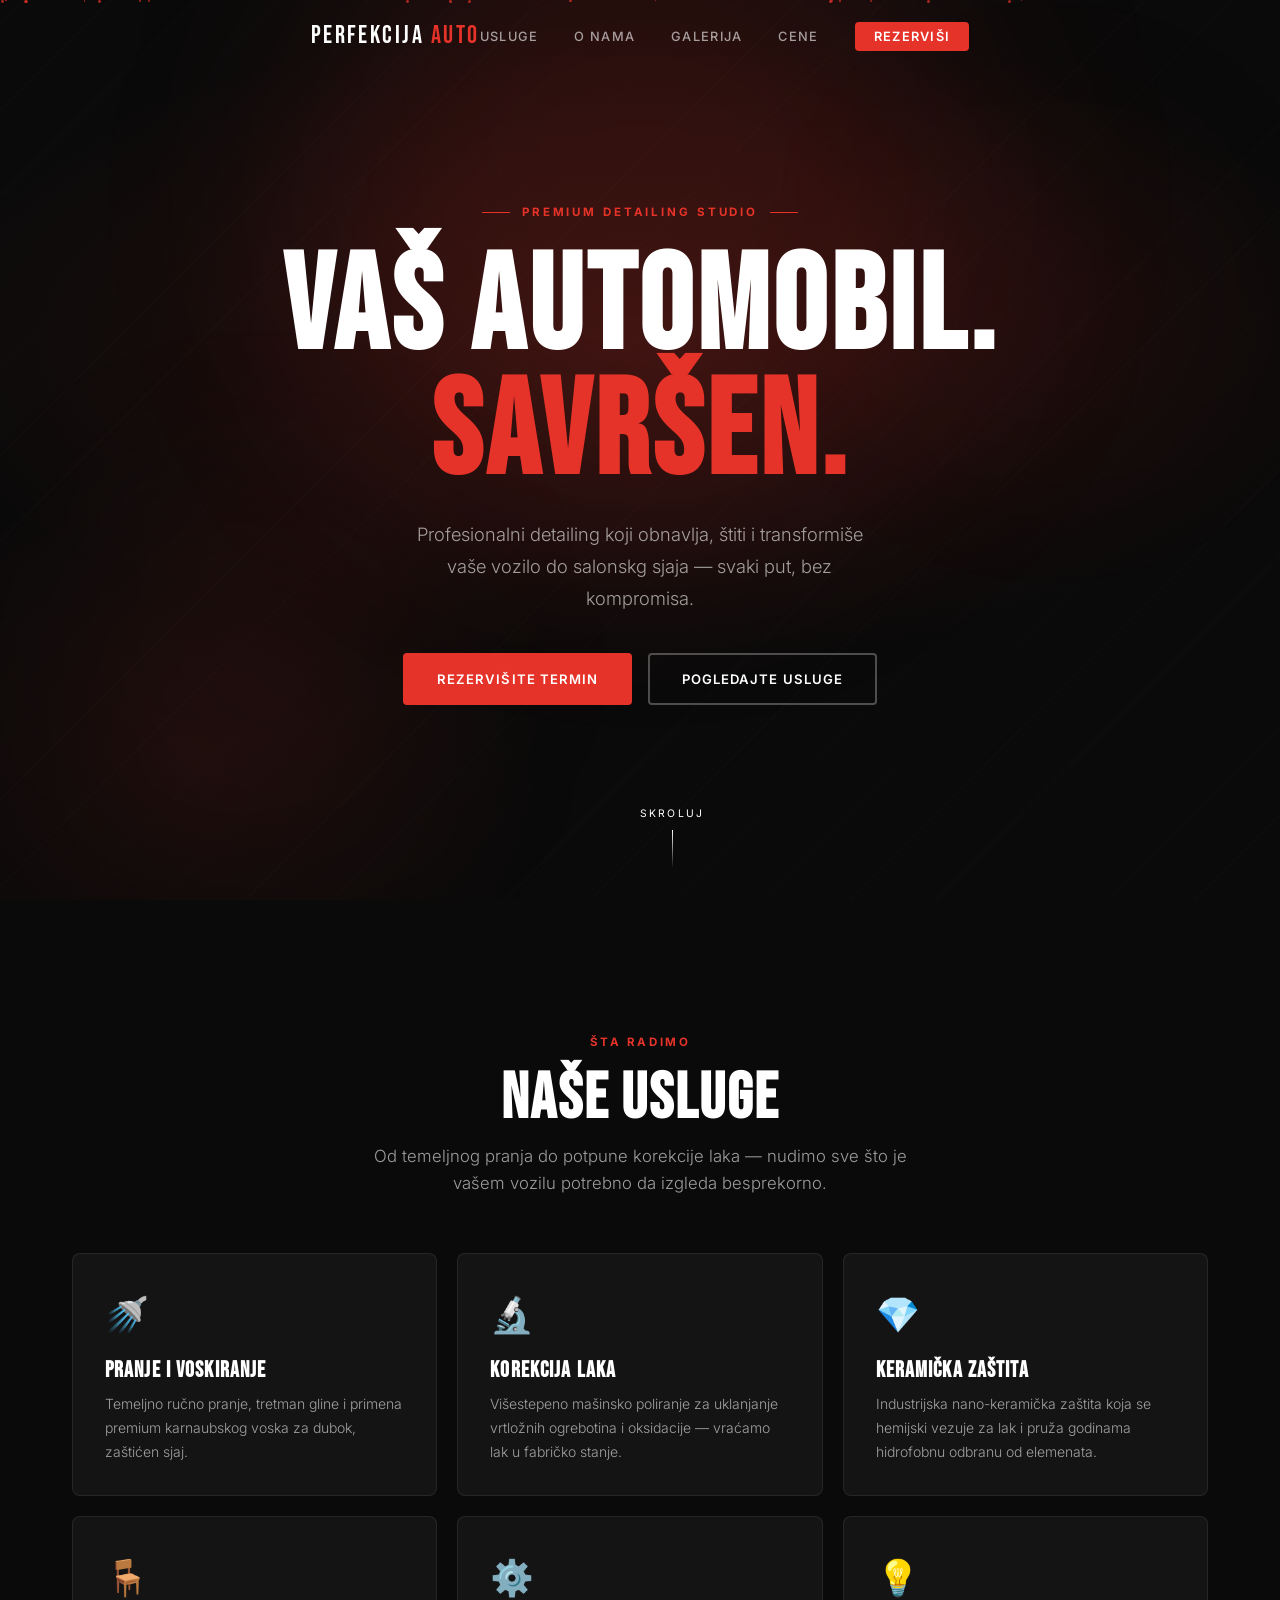
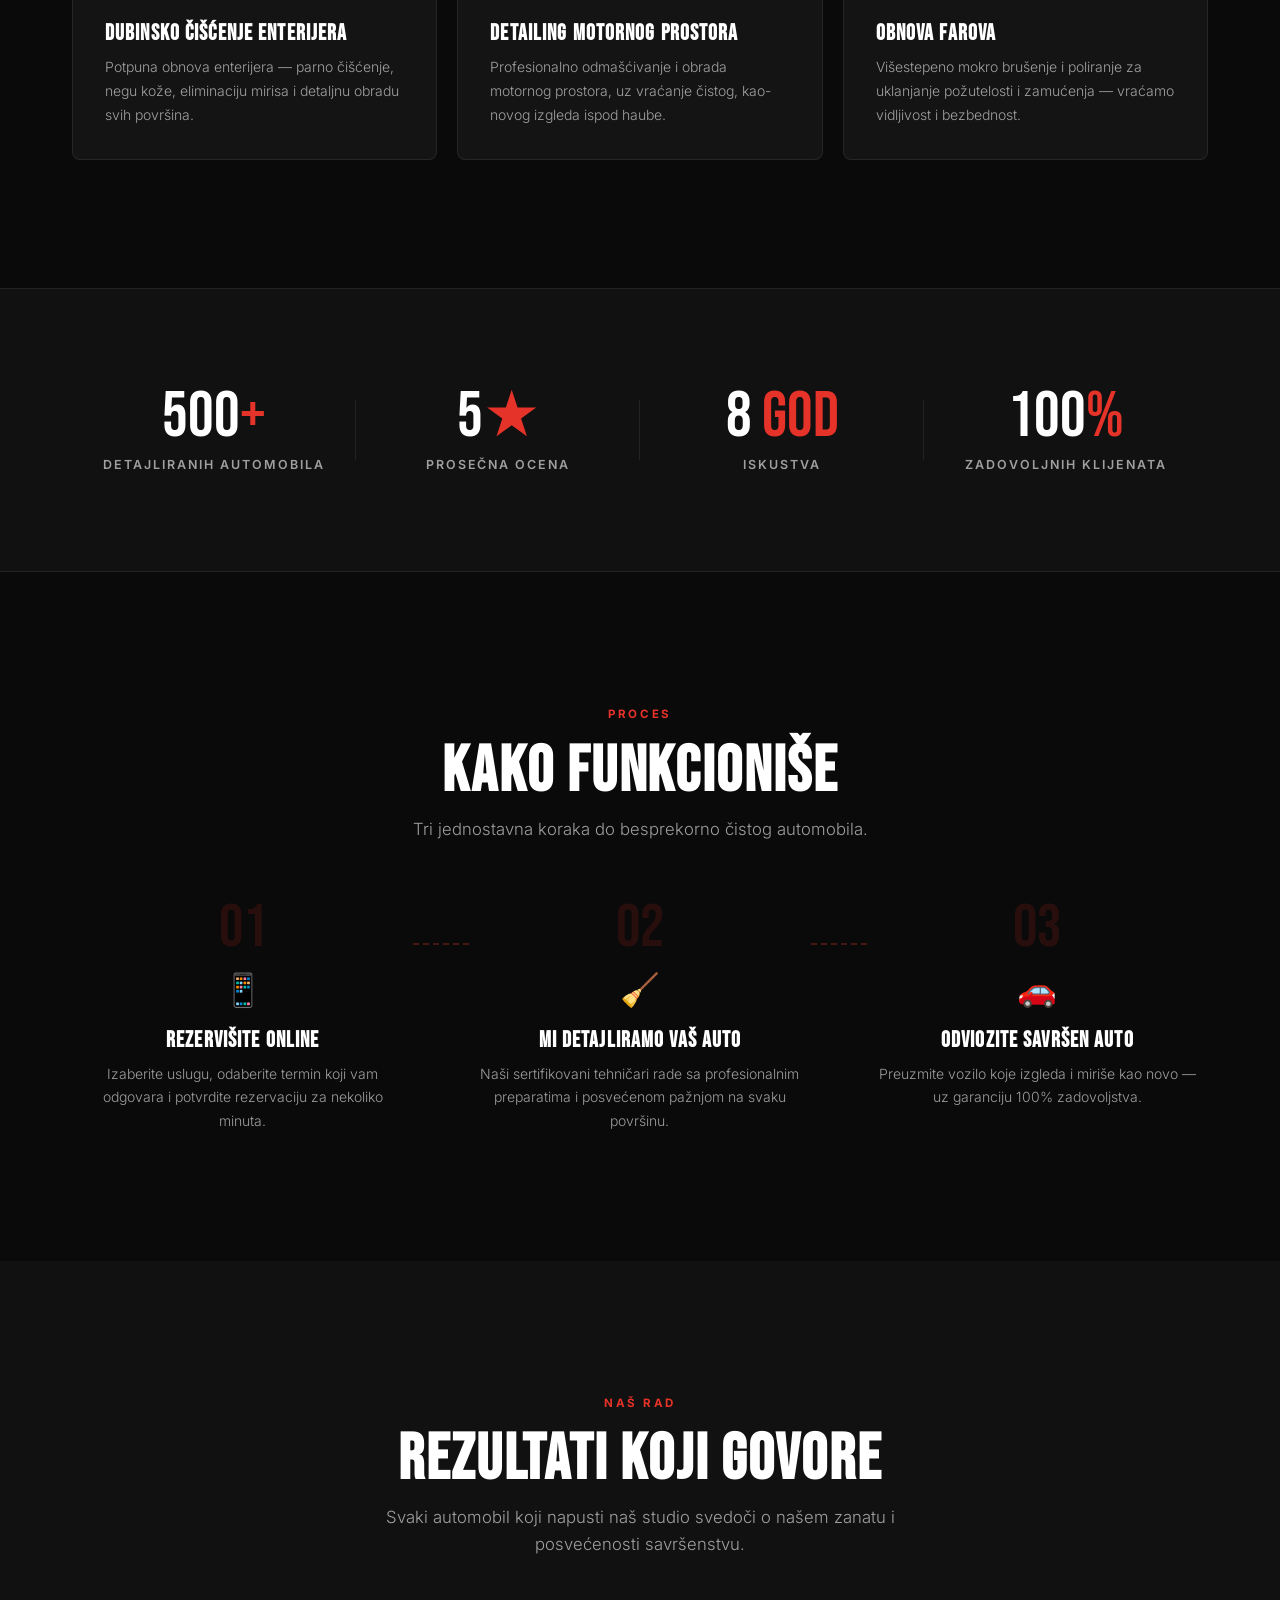
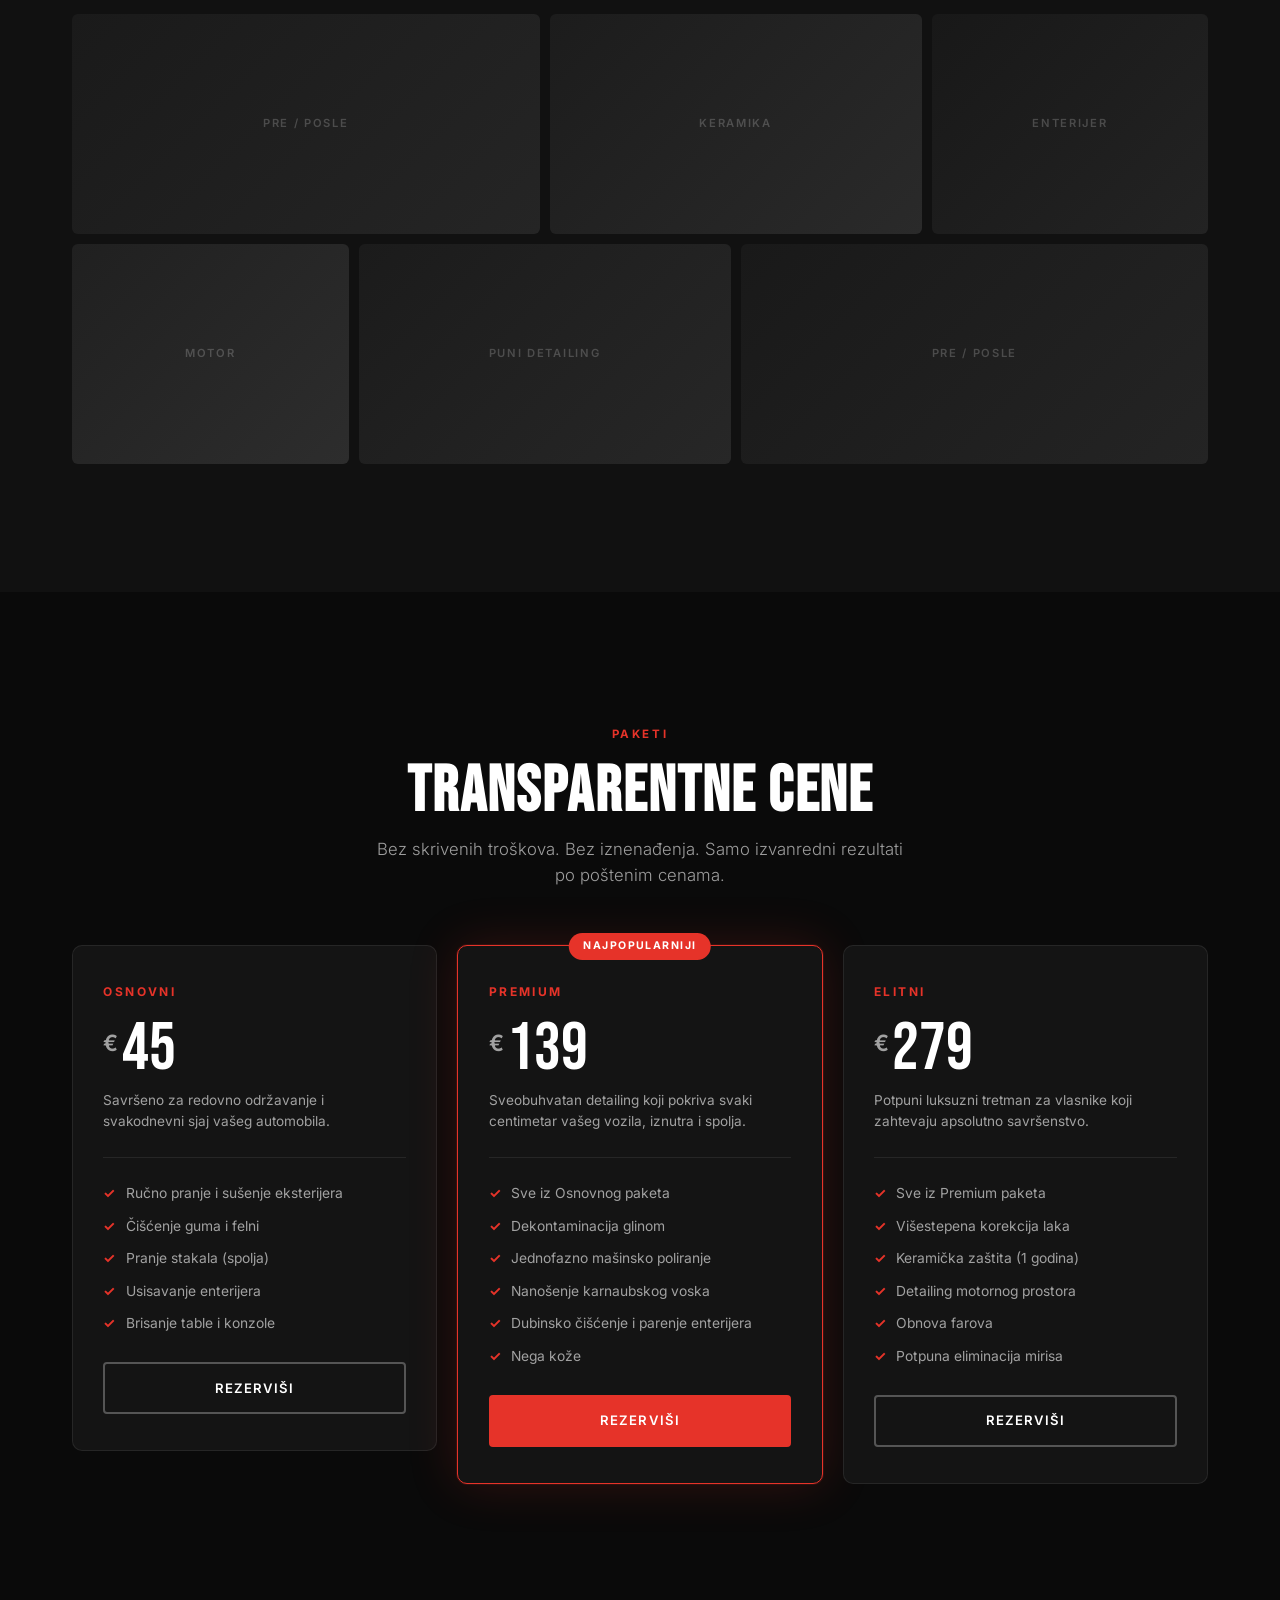
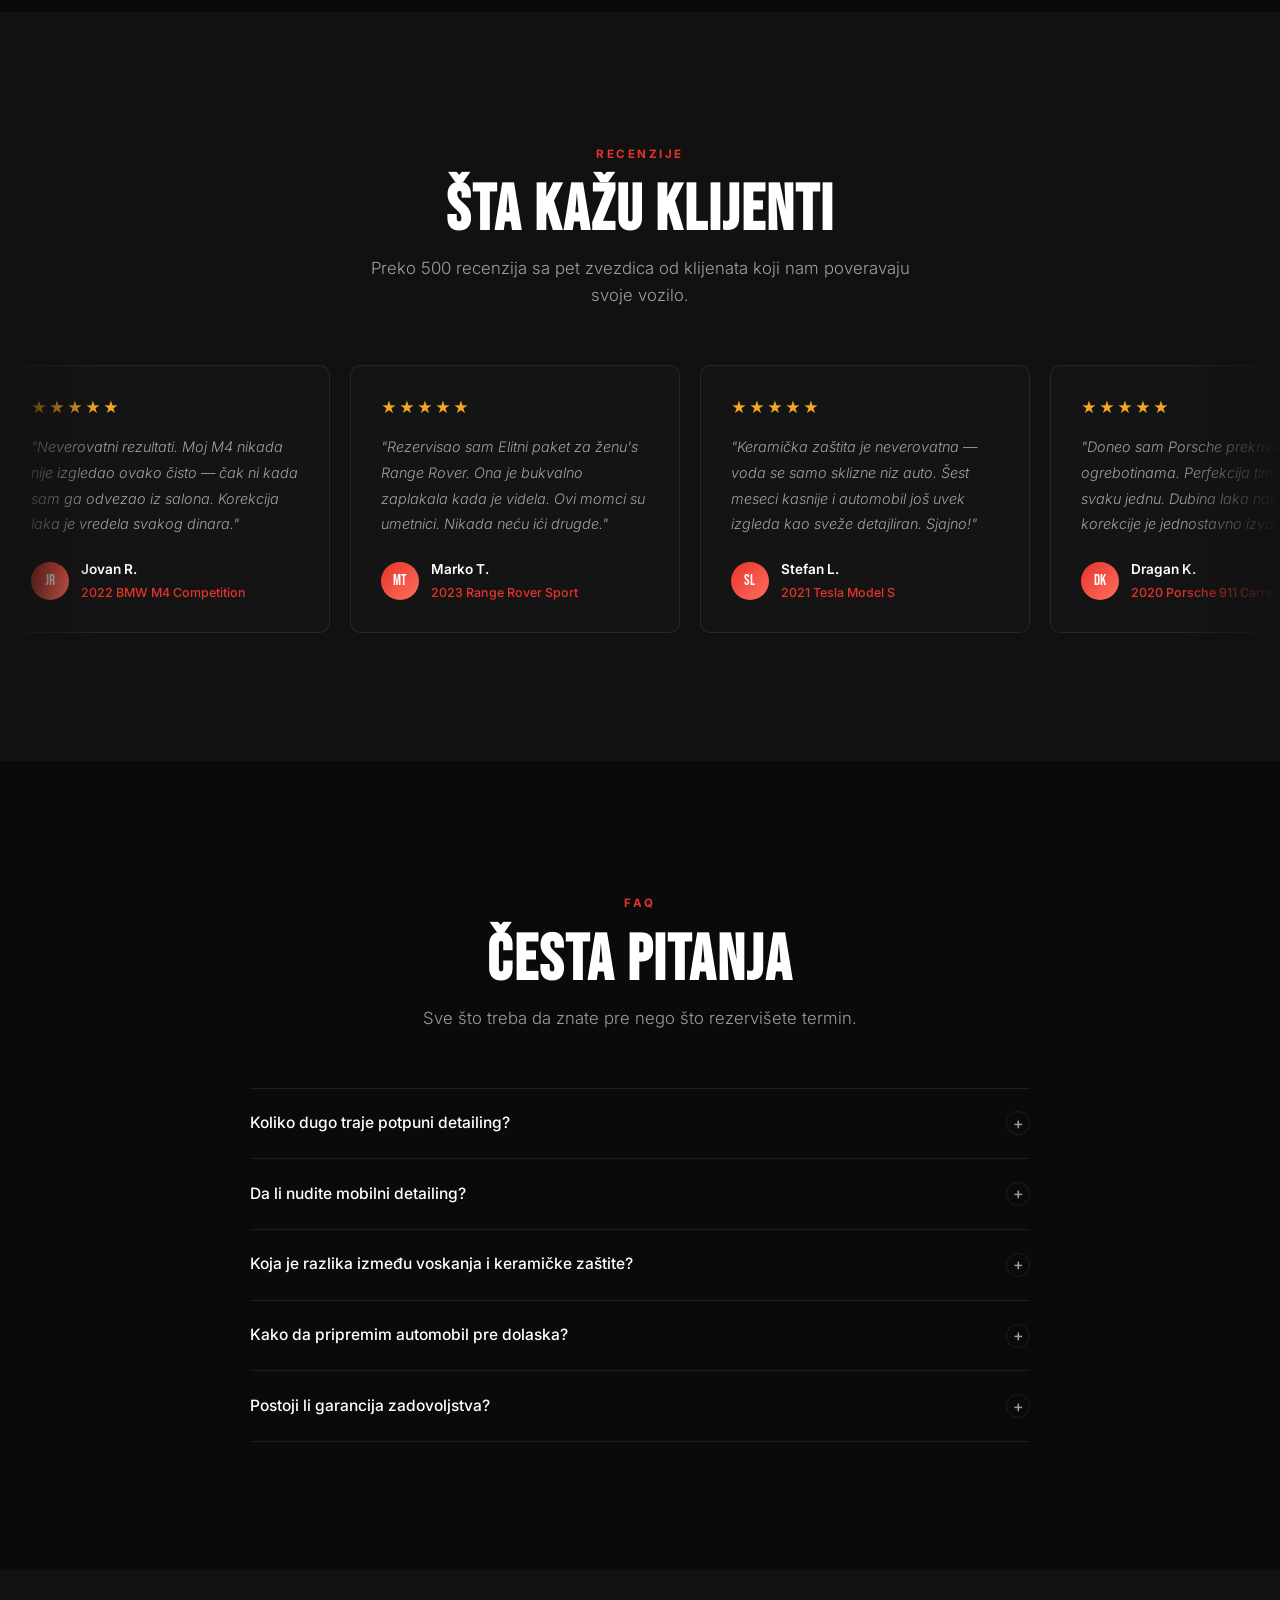
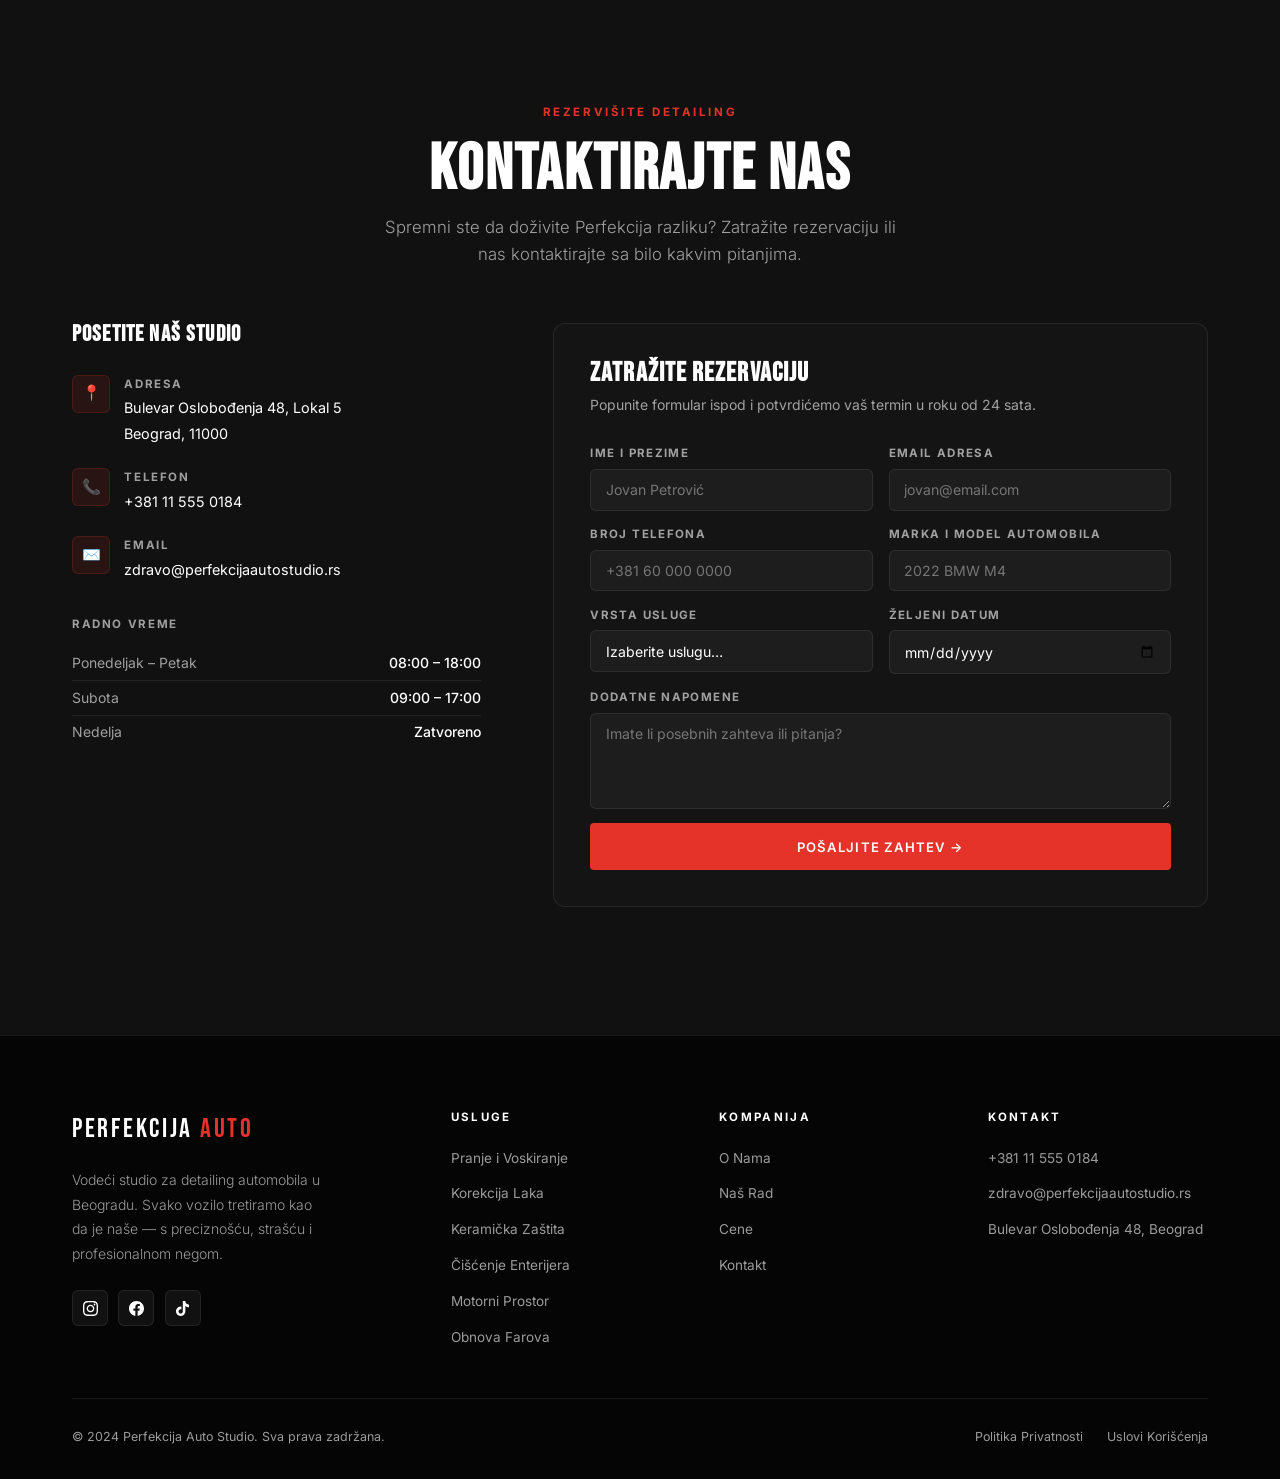
==== commit 6f14e2c3: "Rename Serbian site to Perfekcija Auto Studio" ====
--- a/serbian/index.html
+++ b/serbian/index.html
@@ -3,7 +3,7 @@
 <head>
   <meta charset="UTF-8">
   <meta name="viewport" content="width=device-width, initial-scale=1.0">
-  <title>Apex Auto Detailing — Vaš Automobil. Savršen.</title>
+  <title>Perfekcija Auto Studio — Vaš Automobil. Savršen.</title>
   <link href="https://fonts.googleapis.com/css2?family=Bebas+Neue&family=Inter:wght@300;400;500;600;700&display=swap" rel="stylesheet">
   <style>
     /* ==============================
@@ -611,7 +611,7 @@
 <nav class="nav" id="nav">
   <div class="container">
     <div class="nav-inner">
-      <a href="#" class="logo">APEX <span>AUTO</span></a>
+      <a href="#" class="logo">PERFEKCIJA <span>AUTO</span></a>
       <ul class="nav-links">
         <li><a href="#services">Usluge</a></li>
         <li><a href="#about">O Nama</a></li>
@@ -902,12 +902,12 @@
       <div class="t-card"><div class="stars">★★★★★</div><p class="t-quote">"Neverovatni rezultati. Moj M4 nikada nije izgledao ovako čisto — čak ni kada sam ga odvezao iz salona. Korekcija laka je vredela svakog dinara."</p><div class="t-author"><div class="avatar">JR</div><div><div class="a-name">Jovan R.</div><div class="a-car">2022 BMW M4 Competition</div></div></div></div>
       <div class="t-card"><div class="stars">★★★★★</div><p class="t-quote">"Rezervisao sam Elitni paket za ženu's Range Rover. Ona je bukvalno zaplakala kada je videla. Ovi momci su umetnici. Nikada neću ići drugde."</p><div class="t-author"><div class="avatar">MT</div><div><div class="a-name">Marko T.</div><div class="a-car">2023 Range Rover Sport</div></div></div></div>
       <div class="t-card"><div class="stars">★★★★★</div><p class="t-quote">"Keramička zaštita je neverovatna — voda se samo sklizne niz auto. Šest meseci kasnije i automobil još uvek izgleda kao sveže detajliran. Sjajno!"</p><div class="t-author"><div class="avatar">SL</div><div><div class="a-name">Stefan L.</div><div class="a-car">2021 Tesla Model S</div></div></div></div>
-      <div class="t-card"><div class="stars">★★★★★</div><p class="t-quote">"Doneo sam Porsche prekriven sitnim ogrebotinama. Apex tim je uklonio svaku jednu. Dubina laka nakon korekcije je jednostavno izvanredna."</p><div class="t-author"><div class="avatar">DK</div><div><div class="a-name">Dragan K.</div><div class="a-car">2020 Porsche 911 Carrera S</div></div></div></div>
+      <div class="t-card"><div class="stars">★★★★★</div><p class="t-quote">"Doneo sam Porsche prekriven sitnim ogrebotinama. Perfekcija tim je uklonio svaku jednu. Dubina laka nakon korekcije je jednostavno izvanredna."</p><div class="t-author"><div class="avatar">DK</div><div><div class="a-name">Dragan K.</div><div class="a-car">2020 Porsche 911 Carrera S</div></div></div></div>
       <!-- Duplicate for seamless loop -->
       <div class="t-card"><div class="stars">★★★★★</div><p class="t-quote">"Neverovatni rezultati. Moj M4 nikada nije izgledao ovako čisto — čak ni kada sam ga odvezao iz salona. Korekcija laka je vredela svakog dinara."</p><div class="t-author"><div class="avatar">JR</div><div><div class="a-name">Jovan R.</div><div class="a-car">2022 BMW M4 Competition</div></div></div></div>
       <div class="t-card"><div class="stars">★★★★★</div><p class="t-quote">"Rezervisao sam Elitni paket za ženu's Range Rover. Ona je bukvalno zaplakala kada je videla. Ovi momci su umetnici. Nikada neću ići drugde."</p><div class="t-author"><div class="avatar">MT</div><div><div class="a-name">Marko T.</div><div class="a-car">2023 Range Rover Sport</div></div></div></div>
       <div class="t-card"><div class="stars">★★★★★</div><p class="t-quote">"Keramička zaštita je neverovatna — voda se samo sklizne niz auto. Šest meseci kasnije i automobil još uvek izgleda kao sveže detajliran. Sjajno!"</p><div class="t-author"><div class="avatar">SL</div><div><div class="a-name">Stefan L.</div><div class="a-car">2021 Tesla Model S</div></div></div></div>
-      <div class="t-card"><div class="stars">★★★★★</div><p class="t-quote">"Doneo sam Porsche prekriven sitnim ogrebotinama. Apex tim je uklonio svaku jednu. Dubina laka nakon korekcije je jednostavno izvanredna."</p><div class="t-author"><div class="avatar">DK</div><div><div class="a-name">Dragan K.</div><div class="a-car">2020 Porsche 911 Carrera S</div></div></div></div>
+      <div class="t-card"><div class="stars">★★★★★</div><p class="t-quote">"Doneo sam Porsche prekriven sitnim ogrebotinama. Perfekcija tim je uklonio svaku jednu. Dubina laka nakon korekcije je jednostavno izvanredna."</p><div class="t-author"><div class="avatar">DK</div><div><div class="a-name">Dragan K.</div><div class="a-car">2020 Porsche 911 Carrera S</div></div></div></div>
     </div>
   </div>
 </section>
@@ -961,7 +961,7 @@
     <div class="sec-head reveal">
       <span class="label">Rezervišite Detailing</span>
       <h2 class="section-title">Kontaktirajte Nas</h2>
-      <p class="section-sub" style="margin:0 auto">Spremni ste da doživite Apex razliku? Zatražite rezervaciju ili nas kontaktirajte sa bilo kakvim pitanjima.</p>
+      <p class="section-sub" style="margin:0 auto">Spremni ste da doživite Perfekcija razliku? Zatražite rezervaciju ili nas kontaktirajte sa bilo kakvim pitanjima.</p>
     </div>
 
     <div class="contact-grid reveal">
@@ -988,7 +988,7 @@
             <div class="info-ico">✉️</div>
             <div class="info-text">
               <strong>Email</strong>
-              <span>zdravo@apexautodetailing.rs</span>
+              <span>zdravo@perfekcijaautostudio.rs</span>
             </div>
           </div>
         </div>
@@ -1048,7 +1048,7 @@
     <div class="foot-grid">
 
       <div class="foot-brand">
-        <div class="logo" style="font-size:1.7rem">APEX <span>AUTO</span></div>
+        <div class="logo" style="font-size:1.7rem">PERFEKCIJA <span>AUTO</span></div>
         <p>Vodeći studio za detailing automobila u Beogradu. Svako vozilo tretiramo kao da je naše — s preciznošću, strašću i profesionalnom negom.</p>
         <div class="socials">
           <!-- Instagram -->
@@ -1081,7 +1081,7 @@
       <div>
         <div class="foot-col-title">Kompanija</div>
         <ul class="foot-links">
-          <li><a href="#about">O Apex Autu</a></li>
+          <li><a href="#about">O Nama</a></li>
           <li><a href="#gallery">Naš Rad</a></li>
           <li><a href="#pricing">Cene</a></li>
           <li><a href="#contact">Kontakt</a></li>
@@ -1092,7 +1092,7 @@
         <div class="foot-col-title">Kontakt</div>
         <ul class="foot-links">
           <li><a href="tel:+381115550184">+381 11 555 0184</a></li>
-          <li><a href="mailto:zdravo@apexautodetailing.rs">zdravo@apexautodetailing.rs</a></li>
+          <li><a href="mailto:zdravo@perfekcijaautostudio.rs">zdravo@perfekcijaautostudio.rs</a></li>
           <li><a href="#">Bulevar Oslobođenja 48, Beograd</a></li>
         </ul>
       </div>
@@ -1100,7 +1100,7 @@
     </div>
 
     <div class="foot-bottom">
-      <p class="foot-copy">© 2024 Apex Auto Detailing. Sva prava zadržana.</p>
+      <p class="foot-copy">© 2024 Perfekcija Auto Studio. Sva prava zadržana.</p>
       <div class="foot-legal">
         <a href="#">Politika Privatnosti</a>
         <a href="#">Uslovi Korišćenja</a>
